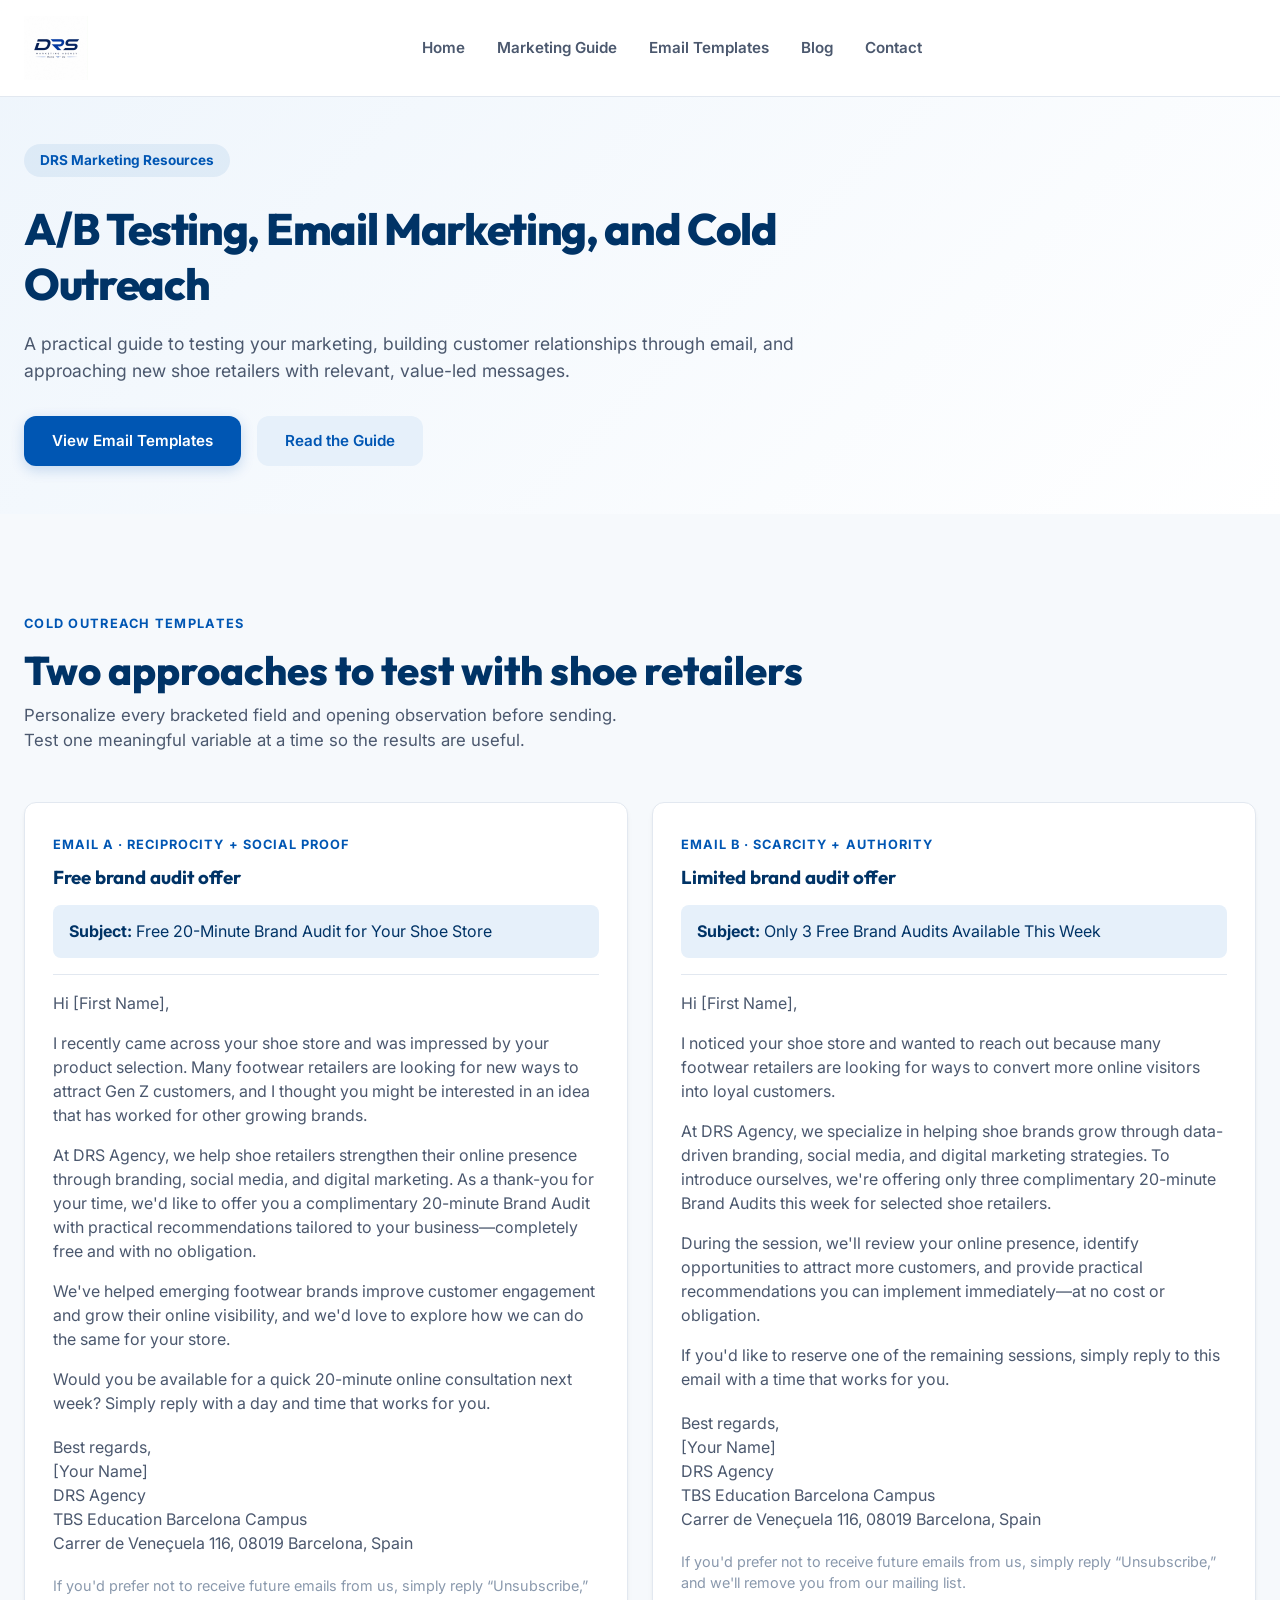
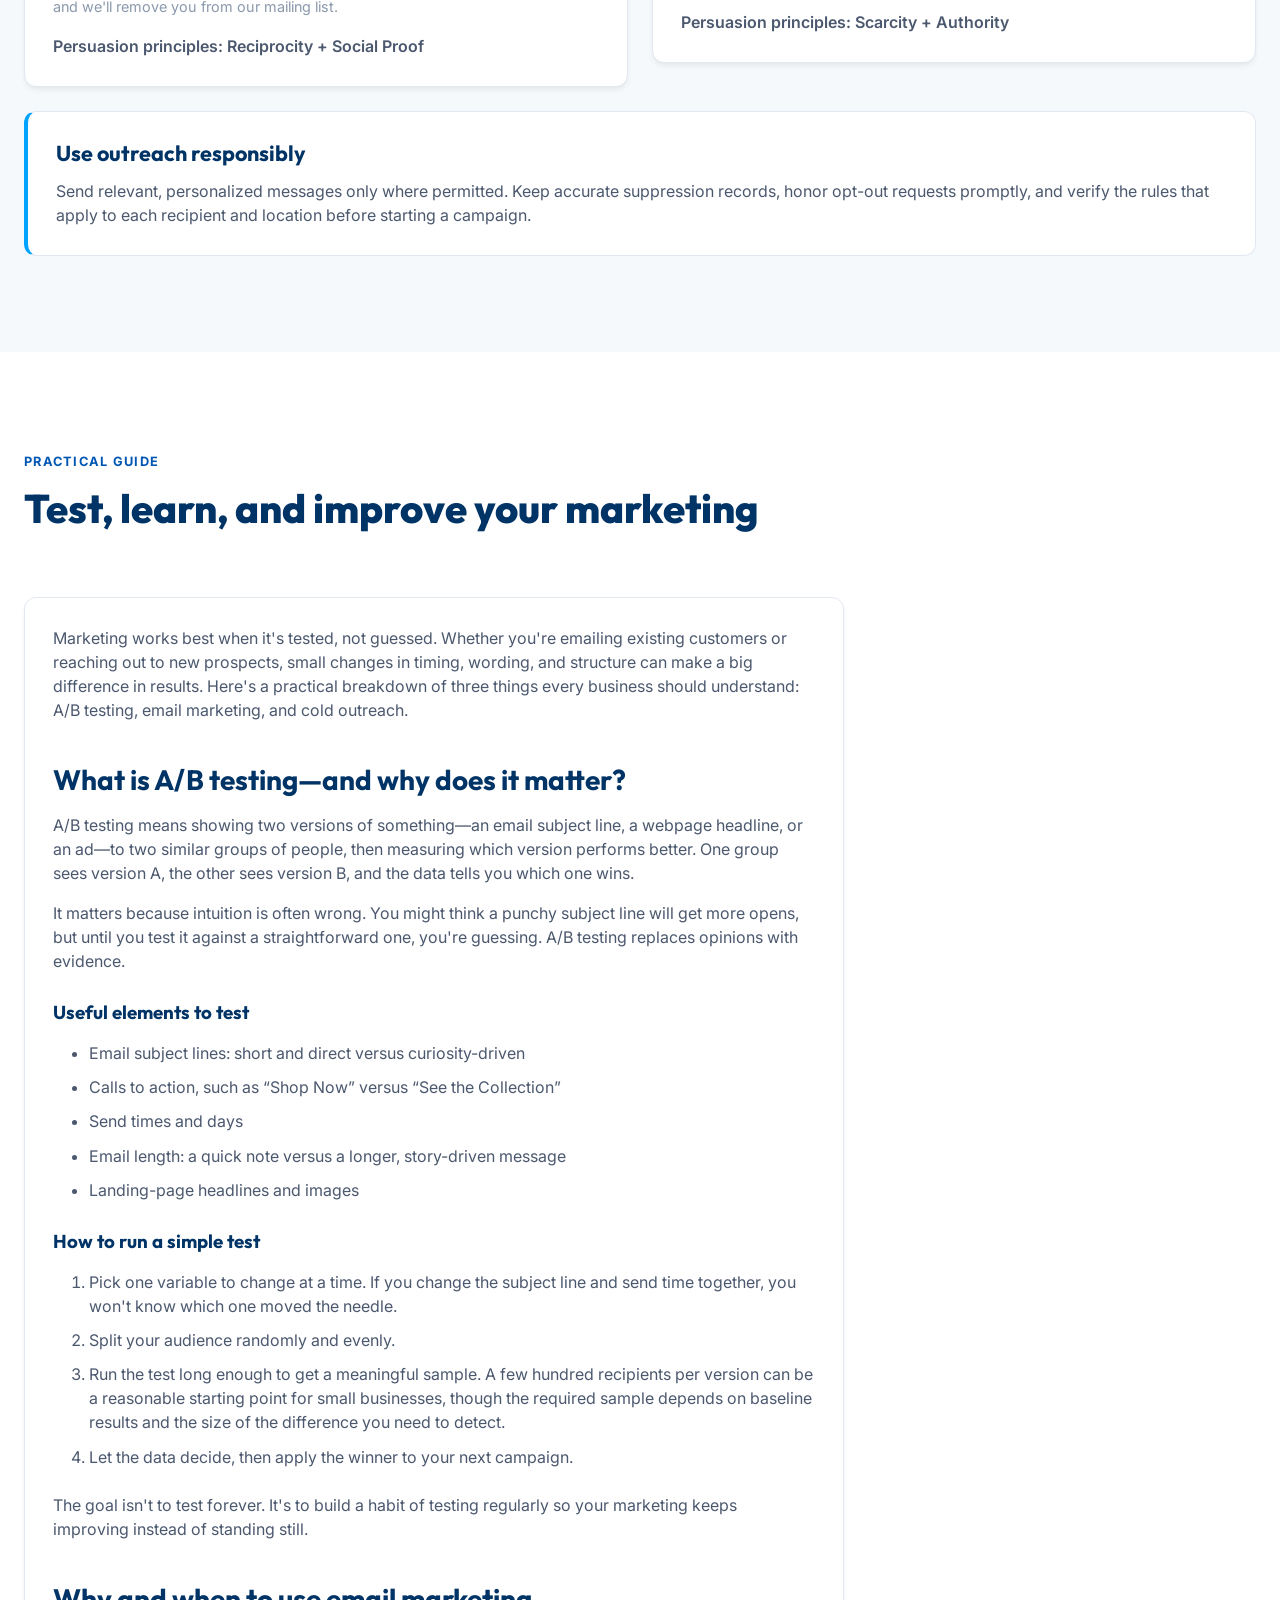
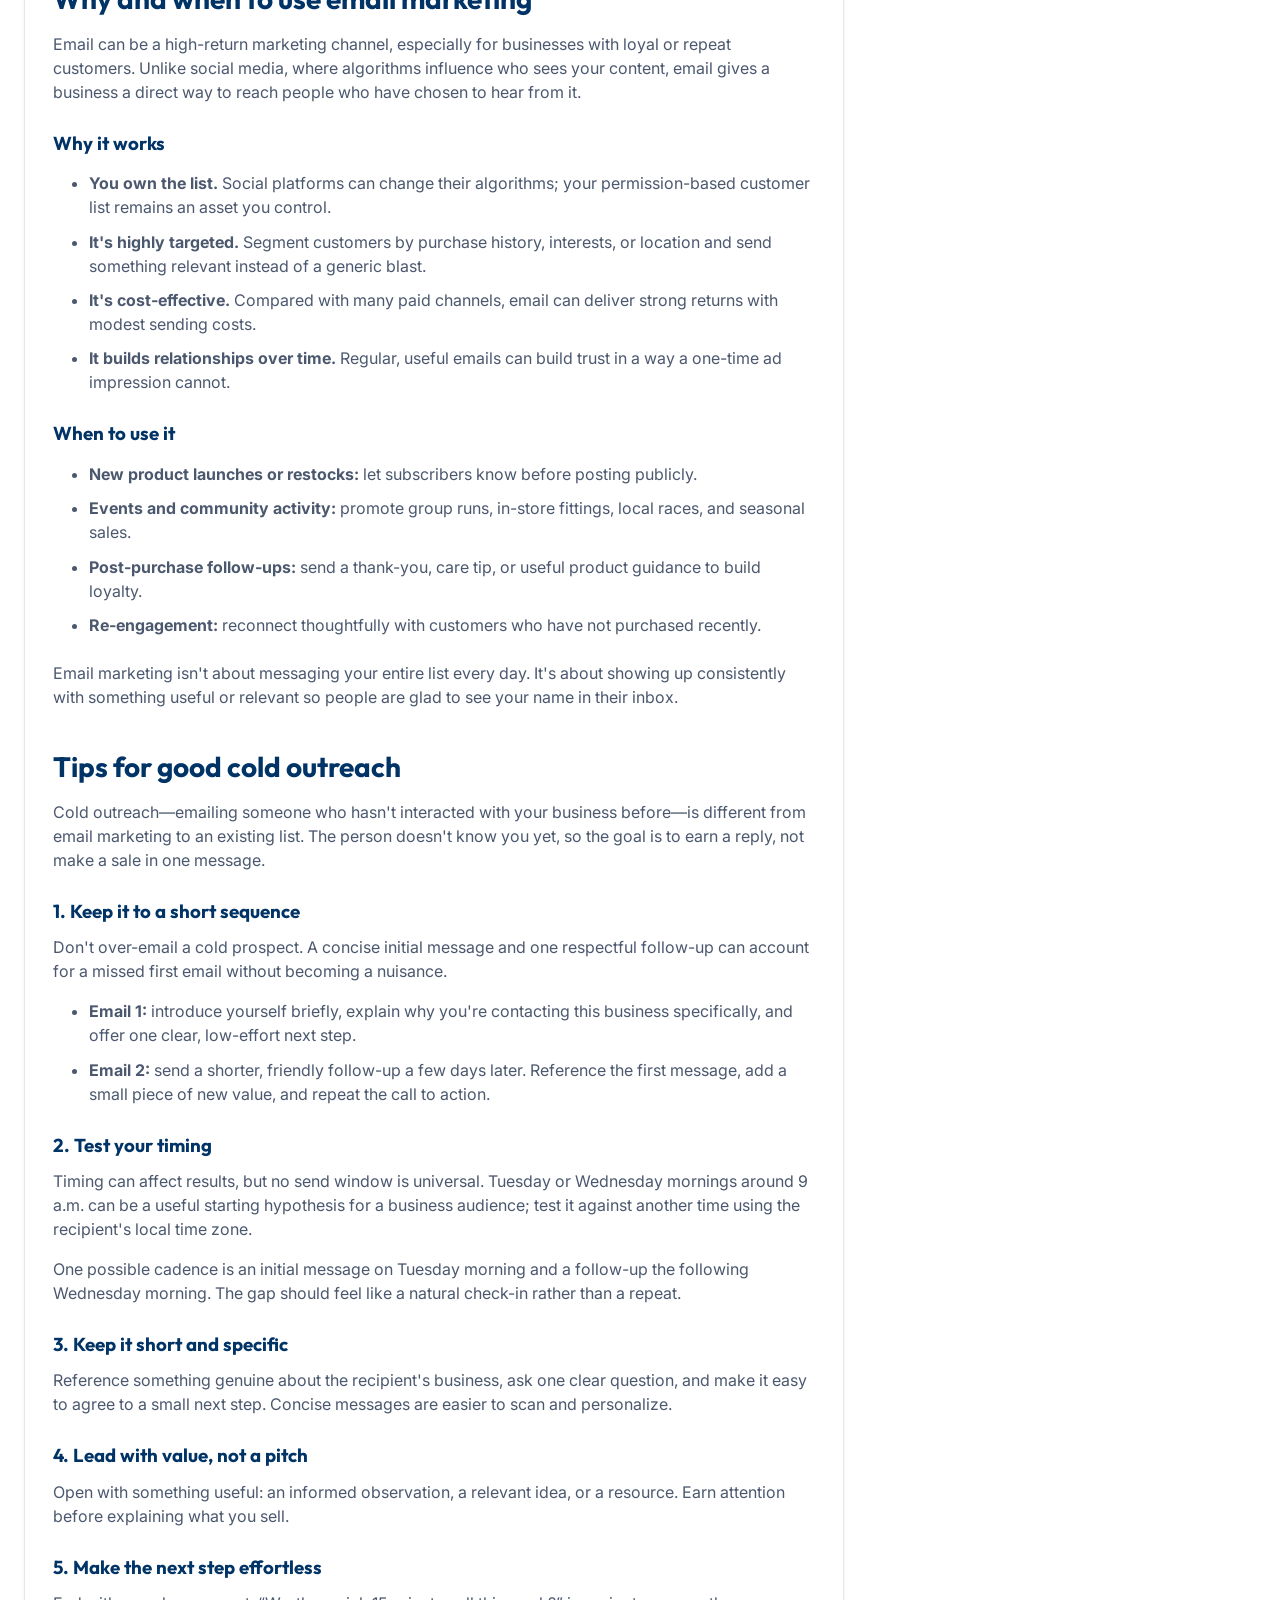
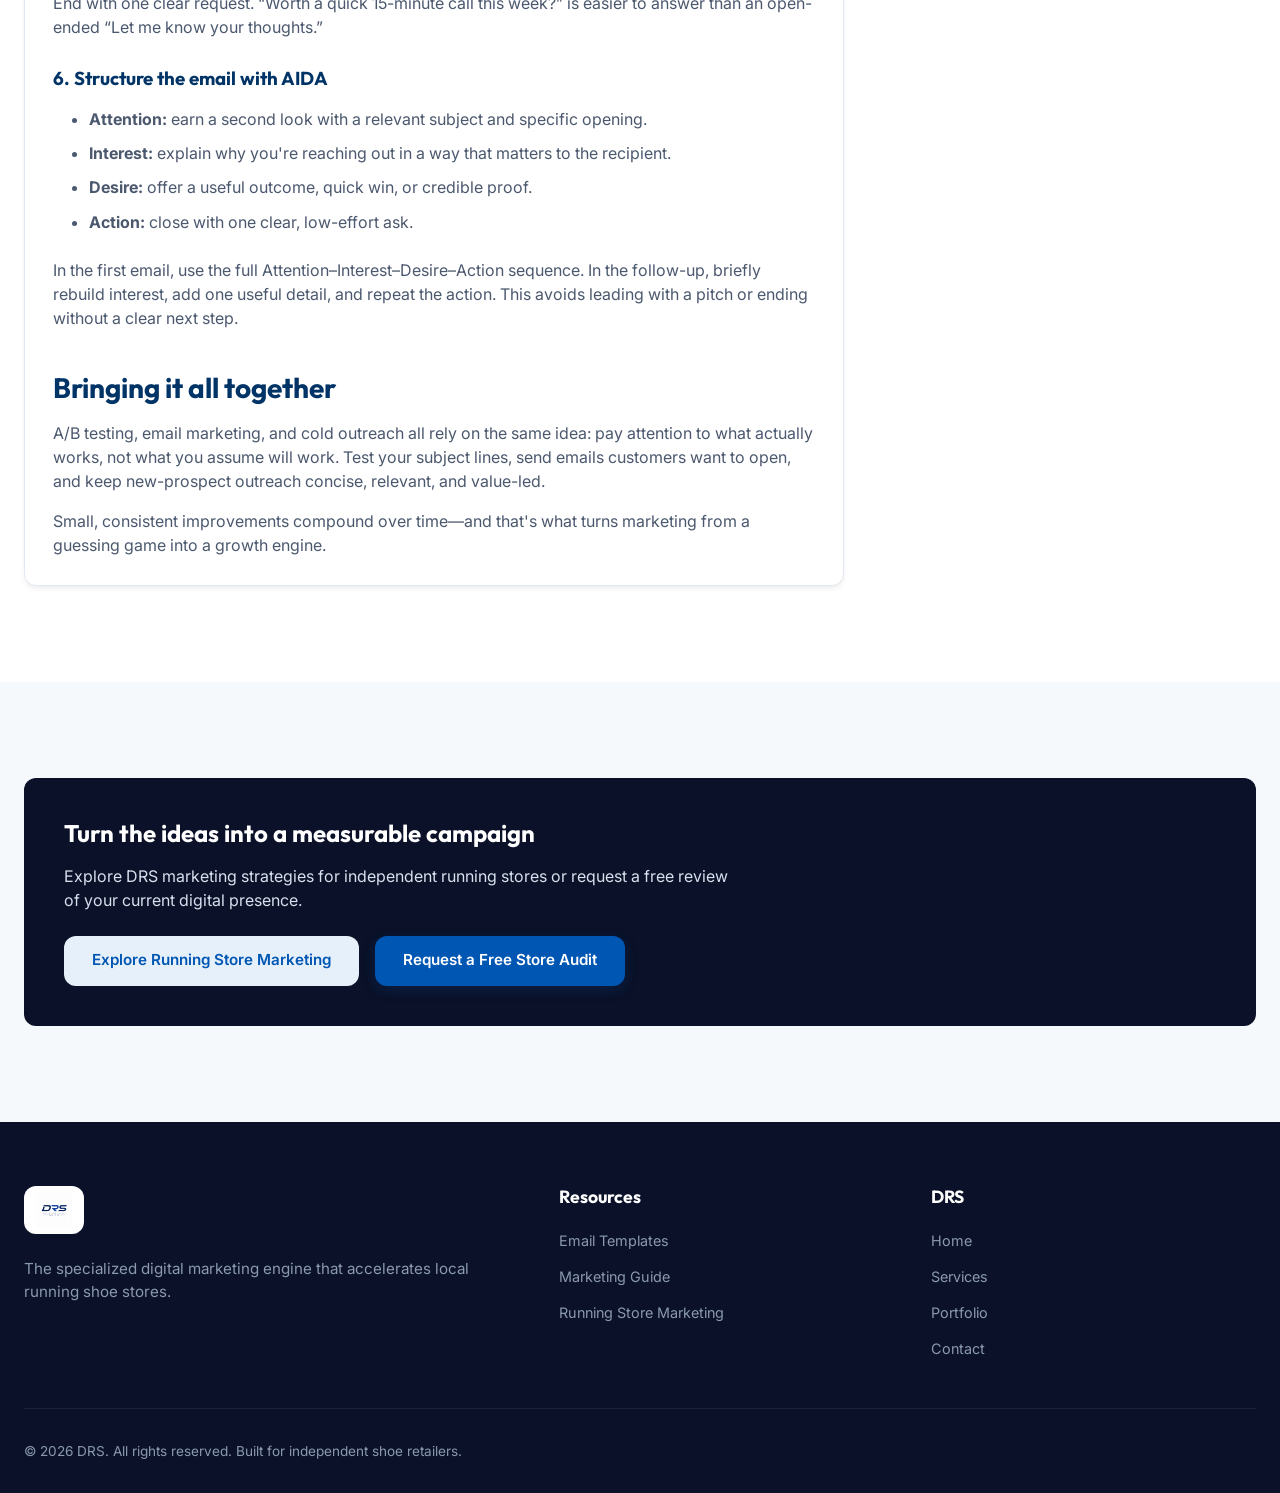
==== email-marketing-guide.html @ bc7c6096 "publish running store marketing content" ====
<!DOCTYPE html>
<html lang="en">
<head>
  <meta charset="UTF-8">
  <meta name="viewport" content="width=device-width, initial-scale=1.0">
  <title>Email Marketing &amp; Outreach Guide | DRS</title>
  <meta name="description" content="A practical guide to A/B testing, email marketing, and value-led cold outreach, with two ready-to-personalize shoe retailer email templates.">
  <link rel="stylesheet" href="style.css">
  <style>
    .resource-hero { padding-bottom: 3rem; }
    .resource-layout { display: grid; gap: 2rem; }
    .article-card, .email-card, .notice-card { padding: 1.75rem; border: 1px solid var(--border-color); border-radius: var(--radius); background: var(--bg-primary); box-shadow: var(--shadow); }
    .article-card { max-width: 820px; }
    .article-card h2 { margin: 2.5rem 0 1rem; font-size: 1.75rem; }
    .article-card h2:first-child { margin-top: 0; }
    .article-card h3 { margin: 1.75rem 0 .75rem; }
    .article-card p, .article-card li, .email-body p, .notice-card p { color: var(--text-secondary); }
    .article-card p + p, .email-body p + p { margin-top: 1rem; }
    .article-card ul, .article-card ol { margin: 1rem 0 1.5rem 1.25rem; padding-left: 1rem; }
    .article-card ul { list-style: disc; }
    .article-card ol { list-style: decimal; }
    .article-card li + li { margin-top: .65rem; }
    .email-grid { display: grid; gap: 1.5rem; }
    .email-label { display: inline-block; margin-bottom: .75rem; color: var(--primary); font-size: .8rem; font-weight: 700; letter-spacing: .08em; text-transform: uppercase; }
    .email-card h3 { margin-bottom: .5rem; }
    .email-subject { padding: .9rem 1rem; margin: 1rem 0; border-radius: 8px; background: var(--primary-light); color: var(--primary-dark); }
    .email-body { padding-top: 1rem; border-top: 1px solid var(--border-color); }
    .email-body .signature { margin-top: 1.25rem; }
    .email-body .unsubscribe { margin-top: 1.25rem; color: var(--text-muted); font-size: .9rem; }
    .notice-card { border-left: 4px solid var(--accent); box-shadow: none; }
    .notice-card h2 { margin-bottom: .75rem; font-size: 1.35rem; }
    .principle { margin-top: 1.25rem; font-weight: 600; color: var(--primary-dark); }
    @media (min-width: 900px) { .email-grid { grid-template-columns: repeat(2, 1fr); align-items: start; } }
  </style>
</head>
<body>
  <header>
    <div class="container nav-container">
      <a href="index.html#home" class="logo" aria-label="DRS home">
        <img src="assets/logo.png" alt="DRS Marketing Agency Logo" class="logo-img">
      </a>
      <nav class="nav-menu" id="nav-menu">
        <a href="index.html#home" class="nav-link">Home</a>
        <a href="running-store-marketing.html" class="nav-link">Marketing Guide</a>
        <a href="#templates" class="nav-link">Email Templates</a>
        <a href="#article" class="nav-link">Blog</a>
        <a href="index.html#contact" class="nav-link">Contact</a>
      </nav>
      <div class="nav-actions">
        <button class="mobile-toggle" id="mobile-toggle" aria-label="Toggle Navigation">&#9776;</button>
      </div>
    </div>
  </header>

  <main>
    <section class="hero resource-hero">
      <div class="container">
        <div class="hero-content reveal active" style="max-width: 850px;">
          <span class="hero-tagline">DRS Marketing Resources</span>
          <h1 class="hero-title">A/B Testing, Email Marketing, and Cold Outreach</h1>
          <p class="hero-desc">A practical guide to testing your marketing, building customer relationships through email, and approaching new shoe retailers with relevant, value-led messages.</p>
          <div class="hero-buttons">
            <a href="#templates" class="btn btn-primary">View Email Templates</a>
            <a href="#article" class="btn btn-secondary">Read the Guide</a>
          </div>
        </div>
      </div>
    </section>

    <section id="templates" class="section" style="background-color: var(--bg-secondary);">
      <div class="container">
        <span class="section-tag">Cold Outreach Templates</span>
        <h2 class="section-title">Two approaches to test with shoe retailers</h2>
        <p class="section-desc">Personalize every bracketed field and opening observation before sending. Test one meaningful variable at a time so the results are useful.</p>

        <div class="email-grid">
          <article class="email-card reveal">
            <span class="email-label">Email A · Reciprocity + Social Proof</span>
            <h3>Free brand audit offer</h3>
            <p class="email-subject"><strong>Subject:</strong> Free 20-Minute Brand Audit for Your Shoe Store</p>
            <div class="email-body">
              <p>Hi [First Name],</p>
              <p>I recently came across your shoe store and was impressed by your product selection. Many footwear retailers are looking for new ways to attract Gen Z customers, and I thought you might be interested in an idea that has worked for other growing brands.</p>
              <p>At DRS Agency, we help shoe retailers strengthen their online presence through branding, social media, and digital marketing. As a thank-you for your time, we'd like to offer you a complimentary 20-minute Brand Audit with practical recommendations tailored to your business—completely free and with no obligation.</p>
              <p>We've helped emerging footwear brands improve customer engagement and grow their online visibility, and we'd love to explore how we can do the same for your store.</p>
              <p>Would you be available for a quick 20-minute online consultation next week? Simply reply with a day and time that works for you.</p>
              <p class="signature">Best regards,<br>[Your Name]<br>DRS Agency<br>TBS Education Barcelona Campus<br>Carrer de Veneçuela 116, 08019 Barcelona, Spain</p>
              <p class="unsubscribe">If you'd prefer not to receive future emails from us, simply reply “Unsubscribe,” and we'll remove you from our mailing list.</p>
              <p class="principle">Persuasion principles: Reciprocity + Social Proof</p>
            </div>
          </article>

          <article class="email-card reveal">
            <span class="email-label">Email B · Scarcity + Authority</span>
            <h3>Limited brand audit offer</h3>
            <p class="email-subject"><strong>Subject:</strong> Only 3 Free Brand Audits Available This Week</p>
            <div class="email-body">
              <p>Hi [First Name],</p>
              <p>I noticed your shoe store and wanted to reach out because many footwear retailers are looking for ways to convert more online visitors into loyal customers.</p>
              <p>At DRS Agency, we specialize in helping shoe brands grow through data-driven branding, social media, and digital marketing strategies. To introduce ourselves, we're offering only three complimentary 20-minute Brand Audits this week for selected shoe retailers.</p>
              <p>During the session, we'll review your online presence, identify opportunities to attract more customers, and provide practical recommendations you can implement immediately—at no cost or obligation.</p>
              <p>If you'd like to reserve one of the remaining sessions, simply reply to this email with a time that works for you.</p>
              <p class="signature">Best regards,<br>[Your Name]<br>DRS Agency<br>TBS Education Barcelona Campus<br>Carrer de Veneçuela 116, 08019 Barcelona, Spain</p>
              <p class="unsubscribe">If you'd prefer not to receive future emails from us, simply reply “Unsubscribe,” and we'll remove you from our mailing list.</p>
              <p class="principle">Persuasion principles: Scarcity + Authority</p>
            </div>
          </article>
        </div>

        <aside class="notice-card" style="margin-top: 1.5rem;">
          <h2>Use outreach responsibly</h2>
          <p>Send relevant, personalized messages only where permitted. Keep accurate suppression records, honor opt-out requests promptly, and verify the rules that apply to each recipient and location before starting a campaign.</p>
        </aside>
      </div>
    </section>

    <section id="article" class="section">
      <div class="container resource-layout">
        <div>
          <span class="section-tag">Practical Guide</span>
          <h2 class="section-title">Test, learn, and improve your marketing</h2>
        </div>

        <article class="article-card reveal">
          <p>Marketing works best when it's tested, not guessed. Whether you're emailing existing customers or reaching out to new prospects, small changes in timing, wording, and structure can make a big difference in results. Here's a practical breakdown of three things every business should understand: A/B testing, email marketing, and cold outreach.</p>

          <h2>What is A/B testing—and why does it matter?</h2>
          <p>A/B testing means showing two versions of something—an email subject line, a webpage headline, or an ad—to two similar groups of people, then measuring which version performs better. One group sees version A, the other sees version B, and the data tells you which one wins.</p>
          <p>It matters because intuition is often wrong. You might think a punchy subject line will get more opens, but until you test it against a straightforward one, you're guessing. A/B testing replaces opinions with evidence.</p>

          <h3>Useful elements to test</h3>
          <ul>
            <li>Email subject lines: short and direct versus curiosity-driven</li>
            <li>Calls to action, such as “Shop Now” versus “See the Collection”</li>
            <li>Send times and days</li>
            <li>Email length: a quick note versus a longer, story-driven message</li>
            <li>Landing-page headlines and images</li>
          </ul>

          <h3>How to run a simple test</h3>
          <ol>
            <li>Pick one variable to change at a time. If you change the subject line and send time together, you won't know which one moved the needle.</li>
            <li>Split your audience randomly and evenly.</li>
            <li>Run the test long enough to get a meaningful sample. A few hundred recipients per version can be a reasonable starting point for small businesses, though the required sample depends on baseline results and the size of the difference you need to detect.</li>
            <li>Let the data decide, then apply the winner to your next campaign.</li>
          </ol>
          <p>The goal isn't to test forever. It's to build a habit of testing regularly so your marketing keeps improving instead of standing still.</p>

          <h2>Why and when to use email marketing</h2>
          <p>Email can be a high-return marketing channel, especially for businesses with loyal or repeat customers. Unlike social media, where algorithms influence who sees your content, email gives a business a direct way to reach people who have chosen to hear from it.</p>

          <h3>Why it works</h3>
          <ul>
            <li><strong>You own the list.</strong> Social platforms can change their algorithms; your permission-based customer list remains an asset you control.</li>
            <li><strong>It's highly targeted.</strong> Segment customers by purchase history, interests, or location and send something relevant instead of a generic blast.</li>
            <li><strong>It's cost-effective.</strong> Compared with many paid channels, email can deliver strong returns with modest sending costs.</li>
            <li><strong>It builds relationships over time.</strong> Regular, useful emails can build trust in a way a one-time ad impression cannot.</li>
          </ul>

          <h3>When to use it</h3>
          <ul>
            <li><strong>New product launches or restocks:</strong> let subscribers know before posting publicly.</li>
            <li><strong>Events and community activity:</strong> promote group runs, in-store fittings, local races, and seasonal sales.</li>
            <li><strong>Post-purchase follow-ups:</strong> send a thank-you, care tip, or useful product guidance to build loyalty.</li>
            <li><strong>Re-engagement:</strong> reconnect thoughtfully with customers who have not purchased recently.</li>
          </ul>
          <p>Email marketing isn't about messaging your entire list every day. It's about showing up consistently with something useful or relevant so people are glad to see your name in their inbox.</p>

          <h2>Tips for good cold outreach</h2>
          <p>Cold outreach—emailing someone who hasn't interacted with your business before—is different from email marketing to an existing list. The person doesn't know you yet, so the goal is to earn a reply, not make a sale in one message.</p>

          <h3>1. Keep it to a short sequence</h3>
          <p>Don't over-email a cold prospect. A concise initial message and one respectful follow-up can account for a missed first email without becoming a nuisance.</p>
          <ul>
            <li><strong>Email 1:</strong> introduce yourself briefly, explain why you're contacting this business specifically, and offer one clear, low-effort next step.</li>
            <li><strong>Email 2:</strong> send a shorter, friendly follow-up a few days later. Reference the first message, add a small piece of new value, and repeat the call to action.</li>
          </ul>

          <h3>2. Test your timing</h3>
          <p>Timing can affect results, but no send window is universal. Tuesday or Wednesday mornings around 9 a.m. can be a useful starting hypothesis for a business audience; test it against another time using the recipient's local time zone.</p>
          <p>One possible cadence is an initial message on Tuesday morning and a follow-up the following Wednesday morning. The gap should feel like a natural check-in rather than a repeat.</p>

          <h3>3. Keep it short and specific</h3>
          <p>Reference something genuine about the recipient's business, ask one clear question, and make it easy to agree to a small next step. Concise messages are easier to scan and personalize.</p>

          <h3>4. Lead with value, not a pitch</h3>
          <p>Open with something useful: an informed observation, a relevant idea, or a resource. Earn attention before explaining what you sell.</p>

          <h3>5. Make the next step effortless</h3>
          <p>End with one clear request. “Worth a quick 15-minute call this week?” is easier to answer than an open-ended “Let me know your thoughts.”</p>

          <h3>6. Structure the email with AIDA</h3>
          <ul>
            <li><strong>Attention:</strong> earn a second look with a relevant subject and specific opening.</li>
            <li><strong>Interest:</strong> explain why you're reaching out in a way that matters to the recipient.</li>
            <li><strong>Desire:</strong> offer a useful outcome, quick win, or credible proof.</li>
            <li><strong>Action:</strong> close with one clear, low-effort ask.</li>
          </ul>
          <p>In the first email, use the full Attention–Interest–Desire–Action sequence. In the follow-up, briefly rebuild interest, add one useful detail, and repeat the action. This avoids leading with a pitch or ending without a clear next step.</p>

          <h2>Bringing it all together</h2>
          <p>A/B testing, email marketing, and cold outreach all rely on the same idea: pay attention to what actually works, not what you assume will work. Test your subject lines, send emails customers want to open, and keep new-prospect outreach concise, relevant, and value-led.</p>
          <p>Small, consistent improvements compound over time—and that's what turns marketing from a guessing game into a growth engine.</p>
        </article>
      </div>
    </section>

    <section class="section" style="background-color: var(--bg-secondary);">
      <div class="container">
        <div class="cta-panel" style="padding: 2.5rem; border-radius: var(--radius); background: var(--bg-dark);">
          <h2 style="color: var(--text-light); margin-bottom: 1rem;">Turn the ideas into a measurable campaign</h2>
          <p style="color: #d7e1ee; max-width: 680px; margin-bottom: 1.5rem;">Explore DRS marketing strategies for independent running stores or request a free review of your current digital presence.</p>
          <div class="hero-buttons">
            <a href="running-store-marketing.html" class="btn btn-secondary">Explore Running Store Marketing</a>
            <a href="index.html#contact" class="btn btn-primary">Request a Free Store Audit</a>
          </div>
        </div>
      </div>
    </section>
  </main>

  <footer>
    <div class="container">
      <div class="footer-grid">
        <div class="footer-brand">
          <img src="assets/logo.png" alt="DRS Marketing Agency Logo" class="logo-img footer-logo-img">
          <p>The specialized digital marketing engine that accelerates local running shoe stores.</p>
        </div>
        <div class="footer-links">
          <h3>Resources</h3>
          <ul>
            <li><a href="#templates">Email Templates</a></li>
            <li><a href="#article">Marketing Guide</a></li>
            <li><a href="running-store-marketing.html">Running Store Marketing</a></li>
          </ul>
        </div>
        <div class="footer-links">
          <h3>DRS</h3>
          <ul>
            <li><a href="index.html#home">Home</a></li>
            <li><a href="index.html#services">Services</a></li>
            <li><a href="index.html#portfolio">Portfolio</a></li>
            <li><a href="index.html#contact">Contact</a></li>
          </ul>
        </div>
      </div>
      <div class="footer-bottom">
        <p>&copy; 2026 DRS. All rights reserved. Built for independent shoe retailers.</p>
      </div>
    </div>
  </footer>

  <script src="app.js"></script>
</body>
</html>
---- style.css ----
/*
 * HYPERDRS - Digital Marketing for Running Shoe Stores
 * Style Sheet: Mobile-first, Clean, Fast, Blue-themed
 */

@import url('https://fonts.googleapis.com/css2?family=Inter:wght@300;400;500;600;700&family=Outfit:wght@500;600;700;800&display=swap');

:root {
  /* Color Tokens - Blue Theme */
  --primary: #0056b3;
  --primary-rgb: 0, 86, 179;
  --primary-light: #e6f0fa;
  --primary-dark: #003366;
  --accent: #00a3ff;
  --accent-rgb: 0, 163, 255;
  --bg-primary: #ffffff;
  --bg-secondary: #f6f9fc;
  --bg-dark: #0a1128;
  --text-primary: #121c2c;
  --text-secondary: #4b586e;
  --text-light: #ffffff;
  --text-muted: #8a99ad;
  --border-color: #e2e8f0;
  
  /* Layout utilities */
  --transition: all 0.25s cubic-bezier(0.4, 0, 0.2, 1);
  --shadow: 0 4px 6px -1px rgba(0, 0, 0, 0.05), 0 2px 4px -1px rgba(0, 0, 0, 0.03);
  --shadow-hover: 0 20px 25px -5px rgba(0, 86, 179, 0.1), 0 10px 10px -5px rgba(0, 86, 179, 0.04);
  --radius: 12px;
}

/* Base Styles (Mobile-first) */
* {
  box-sizing: border-box;
  margin: 0;
  padding: 0;
}

html {
  scroll-behavior: smooth;
  font-size: 15px; /* Smaller base for mobile */
}

body {
  background-color: var(--bg-primary);
  color: var(--text-primary);
  font-family: 'Inter', sans-serif;
  line-height: 1.5;
  overflow-x: hidden;
}

h1, h2, h3, h4, h5, h6 {
  font-family: 'Outfit', sans-serif;
  font-weight: 700;
  color: var(--primary-dark);
  line-height: 1.25;
}

a {
  text-decoration: none;
  color: inherit;
  transition: var(--transition);
}

ul {
  list-style: none;
}

/* Custom Scrollbar */
::-webkit-scrollbar {
  width: 8px;
}

::-webkit-scrollbar-track {
  background: var(--bg-secondary);
}

::-webkit-scrollbar-thumb {
  background: var(--text-muted);
  border-radius: 4px;
}

::-webkit-scrollbar-thumb:hover {
  background: var(--primary);
}

/* Layout Utilities */
.container {
  width: 100%;
  margin-left: auto;
  margin-right: auto;
  padding-left: 1.5rem;
  padding-right: 1.5rem;
}

.section {
  padding: 4rem 0; /* Compact padding for mobile */
}

.section-tag {
  display: inline-block;
  font-size: 0.8rem;
  font-weight: 700;
  text-transform: uppercase;
  letter-spacing: 0.1em;
  color: var(--primary);
  margin-bottom: 0.75rem;
}

.section-title {
  font-size: 2rem;
  margin-bottom: 2rem;
  font-weight: 800;
}

.section-desc {
  font-size: 1.05rem;
  color: var(--text-secondary);
  margin-top: -1.5rem;
  margin-bottom: 3rem;
  max-width: 600px;
}

.btn {
  display: inline-flex;
  align-items: center;
  justify-content: center;
  gap: 0.5rem;
  padding: 0.85rem 1.75rem;
  border-radius: var(--radius);
  font-weight: 600;
  font-size: 0.95rem;
  cursor: pointer;
  transition: var(--transition);
  border: none;
  width: 100%; /* Mobile full width by default */
  text-align: center;
}

.btn-primary {
  background-color: var(--primary);
  color: var(--text-light);
  box-shadow: 0 4px 14px rgba(var(--primary-rgb), 0.2);
}

.btn-primary:hover {
  background-color: var(--primary-dark);
  transform: translateY(-1px);
  box-shadow: 0 6px 20px rgba(var(--primary-rgb), 0.3);
}

.btn-secondary {
  background-color: var(--primary-light);
  color: var(--primary);
}

.btn-secondary:hover {
  background-color: var(--primary);
  color: var(--text-light);
  transform: translateY(-1px);
}

/* Header & Navigation */
header {
  position: fixed;
  top: 0;
  left: 0;
  width: 100%;
  z-index: 1000;
  background-color: rgba(255, 255, 255, 0.95);
  border-bottom: 1px solid var(--border-color);
  padding: 1rem 0;
  backdrop-filter: blur(8px);
  -webkit-backdrop-filter: blur(8px);
}

.nav-container {
  display: flex;
  justify-content: space-between;
  align-items: center;
}

.logo {
  font-family: 'Outfit', sans-serif;
  font-size: 1.5rem;
  font-weight: 800;
  color: var(--primary-dark);
  display: flex;
  align-items: center;
  gap: 0.75rem;
}

.logo-img {
  height: 64px;
  width: auto;
  object-fit: contain;
  display: block;
}

.footer-logo-img {
  background-color: #ffffff;
  padding: 6px 12px;
  border-radius: var(--radius);
  height: 48px;
  width: auto;
  margin-bottom: 1.5rem;
}

.logo span {
  color: var(--primary);
}

/* Mobile Menu overlay drawer */
.nav-menu {
  display: none;
  position: fixed;
  top: 60px;
  left: 0;
  width: 100%;
  height: calc(100vh - 60px);
  background-color: var(--bg-primary);
  flex-direction: column;
  padding: 3rem 2rem;
  gap: 2rem;
  border-top: 1px solid var(--border-color);
  z-index: 999;
}

.nav-menu.open {
  display: flex;
}

.nav-link {
  font-size: 1.25rem;
  font-weight: 600;
  color: var(--text-secondary);
  border-bottom: 1px solid var(--border-color);
  padding-bottom: 1rem;
}

.nav-link.active, .nav-link:hover {
  color: var(--primary);
}

.nav-actions {
  display: flex;
  align-items: center;
}

.mobile-toggle {
  background: none;
  border: none;
  cursor: pointer;
  color: var(--primary-dark);
  font-size: 1.75rem;
  padding: 0.25rem;
}

/* Hero Section */
.hero {
  padding-top: 7rem;
  padding-bottom: 4rem;
  background: linear-gradient(135deg, #eef5fc 0%, #ffffff 100%);
  position: relative;
}

.hero-grid {
  display: grid;
  grid-template-columns: 1fr;
  gap: 3rem;
}

.hero-content {
  text-align: center;
}

.hero-tagline {
  background-color: rgba(var(--primary-rgb), 0.08);
  color: var(--primary);
  display: inline-block;
  padding: 0.4rem 1rem;
  border-radius: 50px;
  font-size: 0.85rem;
  font-weight: 700;
  margin-bottom: 1.5rem;
}

.hero-title {
  font-size: 2.75rem;
  font-weight: 800;
  color: var(--primary-dark);
  margin-bottom: 1.25rem;
  letter-spacing: -0.03em;
}

.hero-title span {
  color: var(--primary);
}

.hero-desc {
  font-size: 1.1rem;
  color: var(--text-secondary);
  margin-bottom: 2rem;
}

.hero-buttons {
  display: flex;
  flex-direction: column;
  gap: 1rem;
}

.hero-image-wrapper {
  display: flex;
  justify-content: center;
  position: relative;
}

.hero-img {
  width: 100%;
  max-width: 480px;
  border-radius: var(--radius);
  box-shadow: 0 20px 40px rgba(0, 86, 179, 0.08);
  border: 1px solid var(--border-color);
}

/* Services Section */
.services-grid {
  display: grid;
  grid-template-columns: 1fr;
  gap: 2rem;
}

.service-card {
  background-color: var(--bg-primary);
  border: 1px solid var(--border-color);
  border-radius: var(--radius);
  padding: 2.5rem 2rem;
  box-shadow: var(--shadow);
  transition: var(--transition);
}

.service-card:hover {
  transform: translateY(-4px);
  box-shadow: var(--shadow-hover);
  border-color: rgba(var(--primary-rgb), 0.15);
}

.service-icon {
  width: 50px;
  height: 50px;
  background-color: var(--primary-light);
  color: var(--primary);
  border-radius: var(--radius);
  display: flex;
  align-items: center;
  justify-content: center;
  margin-bottom: 1.5rem;
}

.service-card h3 {
  font-size: 1.3rem;
  margin-bottom: 0.75rem;
}

.service-card p {
  color: var(--text-secondary);
  font-size: 0.95rem;
}

/* Portfolio Section */
.portfolio-filter {
  display: flex;
  flex-wrap: wrap;
  gap: 0.5rem;
  margin-bottom: 2.5rem;
}

.filter-btn {
  background-color: var(--bg-secondary);
  border: 1px solid var(--border-color);
  color: var(--text-secondary);
  padding: 0.5rem 1.25rem;
  border-radius: 50px;
  cursor: pointer;
  font-weight: 500;
  font-size: 0.85rem;
  transition: var(--transition);
}

.filter-btn.active, .filter-btn:hover {
  background-color: var(--primary);
  color: var(--text-light);
  border-color: var(--primary);
}

.portfolio-grid {
  display: grid;
  grid-template-columns: 1fr;
  gap: 2rem;
}

.portfolio-card {
  background-color: var(--bg-primary);
  border: 1px solid var(--border-color);
  border-radius: var(--radius);
  overflow: hidden;
  box-shadow: var(--shadow);
  transition: var(--transition);
}

.portfolio-card:hover {
  transform: translateY(-4px);
  box-shadow: var(--shadow-hover);
}

.portfolio-img-box {
  position: relative;
  height: 220px;
  overflow: hidden;
}

.portfolio-card img {
  width: 100%;
  height: 100%;
  object-fit: cover;
  transition: var(--transition);
}

.portfolio-card:hover img {
  transform: scale(1.05);
}

.portfolio-body {
  padding: 2rem;
}

.portfolio-meta {
  font-size: 0.75rem;
  font-weight: 700;
  color: var(--primary);
  text-transform: uppercase;
  margin-bottom: 0.5rem;
  letter-spacing: 0.05em;
}

.portfolio-card h3 {
  font-size: 1.35rem;
  margin-bottom: 0.75rem;
}

.portfolio-card p {
  color: var(--text-secondary);
  font-size: 0.95rem;
  margin-bottom: 1.5rem;
}

.portfolio-stat {
  display: inline-flex;
  align-items: center;
  gap: 0.5rem;
  font-weight: 700;
  color: var(--primary-dark);
  background-color: var(--primary-light);
  padding: 0.4rem 0.8rem;
  border-radius: 6px;
  font-size: 0.85rem;
}

/* About/Team Section */
.team-grid {
  display: grid;
  grid-template-columns: 1fr;
  gap: 2rem;
}

.team-card {
  background-color: var(--bg-primary);
  border: 1px solid var(--border-color);
  border-radius: var(--radius);
  padding: 2rem;
  text-align: center;
  box-shadow: var(--shadow);
  transition: var(--transition);
}

.team-card:hover {
  transform: translateY(-4px);
  box-shadow: var(--shadow-hover);
}

.team-avatar {
  width: 100px;
  height: 100px;
  border-radius: 50%;
  margin: 0 auto 1.5rem;
  background-color: var(--primary-light);
  color: var(--primary);
  display: flex;
  align-items: center;
  justify-content: center;
  font-size: 2.5rem;
  font-weight: 800;
  border: 2px solid var(--primary);
}

.team-card h3 {
  font-size: 1.25rem;
  margin-bottom: 0.25rem;
}

.team-role {
  color: var(--primary);
  font-size: 0.85rem;
  font-weight: 600;
  text-transform: uppercase;
  margin-bottom: 1rem;
}

.team-bio {
  color: var(--text-secondary);
  font-size: 0.9rem;
}

/* Contact Section */
.contact-grid {
  display: grid;
  grid-template-columns: 1fr;
  gap: 3rem;
}

.contact-card {
  padding: 2.5rem 2rem;
  background-color: var(--bg-secondary);
  border-radius: var(--radius);
  border: 1px solid var(--border-color);
}

.contact-form {
  display: flex;
  flex-direction: column;
  gap: 1.5rem;
}

.form-row {
  display: flex;
  flex-direction: column;
  gap: 1.5rem;
}

.form-group {
  display: flex;
  flex-direction: column;
  gap: 0.5rem;
}

.form-group label {
  font-size: 0.85rem;
  font-weight: 600;
  color: var(--primary-dark);
}

.form-input, .form-select, .form-textarea {
  width: 100%;
  background-color: var(--bg-primary);
  border: 1px solid var(--border-color);
  border-radius: 8px;
  padding: 0.85rem 1rem;
  font-family: inherit;
  font-size: 0.95rem;
  color: var(--text-primary);
  transition: var(--transition);
}

.form-input:focus, .form-select:focus, .form-textarea:focus {
  outline: none;
  border-color: var(--primary);
  box-shadow: 0 0 0 3px rgba(var(--primary-rgb), 0.1);
}

.form-textarea {
  min-height: 120px;
  resize: vertical;
}

.form-success-box {
  display: none;
  background-color: #d1fae5;
  border: 1px solid #10b981;
  color: #065f46;
  padding: 1.5rem;
  border-radius: 8px;
  text-align: center;
  font-weight: 600;
  margin-bottom: 1.5rem;
}

/* Footer Section */
footer {
  background-color: var(--bg-dark);
  color: var(--text-light);
  padding: 4rem 0 2rem;
}

.footer-grid {
  display: grid;
  grid-template-columns: 1fr;
  gap: 3rem;
  border-bottom: 1px solid rgba(255, 255, 255, 0.08);
  padding-bottom: 3rem;
  margin-bottom: 2rem;
}

.footer-brand h2 {
  color: var(--text-light);
  font-size: 1.75rem;
  margin-bottom: 1rem;
}

.footer-brand p {
  color: var(--text-muted);
  font-size: 0.95rem;
}

.footer-links h3 {
  color: var(--text-light);
  font-size: 1.1rem;
  margin-bottom: 1.25rem;
}

.footer-links ul {
  display: flex;
  flex-direction: column;
  gap: 0.75rem;
}

.footer-links a {
  color: var(--text-muted);
  font-size: 0.9rem;
}

.footer-links a:hover {
  color: var(--accent);
}

.footer-bottom {
  display: flex;
  flex-direction: column;
  gap: 1.5rem;
  align-items: center;
  text-align: center;
}

.footer-bottom p {
  color: var(--text-muted);
  font-size: 0.85rem;
}

/* Animations */
.reveal {
  opacity: 0;
  transform: translateY(20px);
  transition: opacity 0.5s ease-out, transform 0.5s ease-out;
}

.reveal.active {
  opacity: 1;
  transform: translateY(0);
}

/* Client Success Section */
.client-grid {
  display: grid;
  grid-template-columns: 1fr;
  gap: 2.5rem;
  margin-top: 2rem;
}

.client-card {
  background-color: var(--bg-primary);
  border: 1px solid var(--border-color);
  border-radius: var(--radius);
  padding: 2.5rem 2rem;
  box-shadow: var(--shadow);
  display: flex;
  flex-direction: column;
  justify-content: center;
  transition: var(--transition);
}

.client-card:hover {
  transform: translateY(-4px);
  box-shadow: var(--shadow-hover);
}

.client-logo-wrapper {
  margin-bottom: 1.5rem;
  display: flex;
  justify-content: flex-start;
}

.client-logo-img {
  height: 90px;
  width: auto;
  object-fit: contain;
}

.client-content h3 {
  font-size: 1.5rem;
  margin-bottom: 0.75rem;
  color: var(--primary-dark);
}

.client-content p {
  color: var(--text-secondary);
  font-size: 1rem;
  margin-bottom: 1.5rem;
  line-height: 1.6;
}

.client-highlights {
  display: grid;
  grid-template-columns: repeat(3, 1fr);
  gap: 1rem;
  border-top: 1px solid var(--border-color);
  padding-top: 1.5rem;
}

.highlight-item {
  display: flex;
  flex-direction: column;
  gap: 0.25rem;
}

.highlight-num {
  font-family: 'Outfit', sans-serif;
  font-size: 1.6rem;
  font-weight: 800;
  color: var(--primary);
  line-height: 1;
}

.highlight-label {
  font-size: 0.75rem;
  font-weight: 600;
  color: var(--text-muted);
  text-transform: uppercase;
  letter-spacing: 0.05em;
}

/* Persona Card */
.persona-card {
  background-color: var(--bg-primary);
  border: 1px solid var(--border-color);
  border-radius: var(--radius);
  padding: 2.5rem 2rem;
  box-shadow: var(--shadow);
  display: flex;
  flex-direction: column;
  transition: var(--transition);
}

.persona-card:hover {
  transform: translateY(-4px);
  box-shadow: var(--shadow-hover);
}

.persona-header {
  margin-bottom: 1.5rem;
}

.persona-badge {
  display: inline-block;
  font-size: 0.75rem;
  font-weight: 700;
  text-transform: uppercase;
  letter-spacing: 0.05em;
  color: var(--accent);
  margin-bottom: 0.5rem;
}

.persona-header h3 {
  font-size: 1.5rem;
  margin-bottom: 0.5rem;
}

.persona-header p {
  color: var(--text-secondary);
  font-size: 0.9rem;
}

.persona-image-wrapper {
  position: relative;
  border-radius: var(--radius);
  overflow: hidden;
  border: 1px solid var(--border-color);
  cursor: pointer;
  aspect-ratio: 16/10;
  background-color: var(--bg-secondary);
}

.persona-img {
  width: 100%;
  height: 100%;
  object-fit: cover;
  transition: transform 0.5s cubic-bezier(0.4, 0, 0.2, 1);
}

.persona-image-wrapper:hover .persona-img {
  transform: scale(1.03);
}

.persona-overlay {
  position: absolute;
  top: 0;
  left: 0;
  width: 100%;
  height: 100%;
  background-color: rgba(10, 17, 40, 0.4);
  display: flex;
  flex-direction: column;
  align-items: center;
  justify-content: center;
  gap: 0.75rem;
  color: var(--text-light);
  opacity: 0;
  transition: var(--transition);
  backdrop-filter: blur(2px);
}

.persona-image-wrapper:hover .persona-overlay {
  opacity: 1;
}

.persona-overlay span {
  font-weight: 600;
  font-size: 0.85rem;
  letter-spacing: 0.05em;
  text-transform: uppercase;
}

/* Lightbox Modal */
.modal {
  display: none;
  position: fixed;
  z-index: 2000;
  padding-top: 60px;
  left: 0;
  top: 0;
  width: 100%;
  height: 100%;
  overflow: auto;
  background-color: rgba(10, 17, 40, 0.95);
  backdrop-filter: blur(10px);
  -webkit-backdrop-filter: blur(10px);
}

.modal-content {
  margin: auto;
  display: block;
  width: 90%;
  max-width: 1100px;
  border-radius: var(--radius);
  box-shadow: 0 25px 50px -12px rgba(0, 0, 0, 0.5);
  border: 1px solid rgba(255, 255, 255, 0.1);
  animation: zoom 0.3s;
}

@keyframes zoom {
  from {transform: scale(0.95); opacity: 0;}
  to {transform: scale(1); opacity: 1;}
}

.modal-close {
  position: absolute;
  top: 20px;
  right: 35px;
  color: var(--text-muted);
  font-size: 40px;
  font-weight: 300;
  transition: var(--transition);
  cursor: pointer;
  user-select: none;
}

.modal-close:hover,
.modal-close:focus {
  color: var(--text-light);
  transform: rotate(90deg);
}

#modal-caption {
  margin: auto;
  display: block;
  width: 80%;
  max-width: 700px;
  text-align: center;
  color: var(--text-muted);
  padding: 1.5rem 0;
  font-weight: 500;
  font-size: 0.95rem;
}

/* Media Queries (Tablet and Desktop scale up) */
@media (min-width: 768px) {
  html {
    font-size: 16px;
  }
  
  .section {
    padding: 6rem 0;
  }
  
  .section-title {
    font-size: 2.5rem;
  }
  
  .btn {
    width: auto;
  }
  
  /* Header Nav */
  .mobile-toggle {
    display: none;
  }
  
  .nav-menu {
    display: flex;
    position: static;
    height: auto;
    width: auto;
    flex-direction: row;
    padding: 0;
    gap: 2rem;
    border-top: none;
  }
  
  .nav-link {
    font-size: 0.95rem;
    border-bottom: none;
    padding-bottom: 0;
    position: relative;
  }
  
  .nav-link::after {
    content: '';
    position: absolute;
    bottom: -6px;
    left: 0;
    width: 0;
    height: 2px;
    background-color: var(--primary);
    transition: var(--transition);
  }
  
  .nav-link:hover::after, .nav-link.active::after {
    width: 100%;
  }

  /* Hero */
  .hero {
    padding-top: 9rem;
    padding-bottom: 6rem;
  }
  
  .hero-grid {
    grid-template-columns: 1.1fr 0.9fr;
    align-items: center;
    gap: 4rem;
  }
  
  .hero-content {
    text-align: left;
  }
  
  .hero-buttons {
    flex-direction: row;
  }
  
  /* Grids */
  .services-grid {
    grid-template-columns: repeat(2, 1fr);
  }
  
  .portfolio-grid {
    grid-template-columns: repeat(2, 1fr);
  }
  
  .team-grid {
    grid-template-columns: repeat(2, 1fr);
  }
  
  .contact-grid {
    grid-template-columns: 0.8fr 1.2fr;
    gap: 4rem;
  }
  
  .form-row {
    flex-direction: row;
  }
  
  .form-row .form-group {
    flex: 1;
  }
  
  .footer-grid {
    grid-template-columns: 1.5fr 1fr 1fr;
  }
  
  .footer-bottom {
    flex-direction: row;
    justify-content: space-between;
    text-align: left;
  }

  .client-grid {
    grid-template-columns: repeat(2, 1fr);
    align-items: stretch;
    gap: 3.5rem;
  }
}

@media (min-width: 1024px) {
  .services-grid {
    grid-template-columns: repeat(4, 1fr);
  }
  
  .portfolio-grid {
    grid-template-columns: repeat(3, 1fr);
  }
  
  .team-grid {
    grid-template-columns: repeat(3, 1fr);
  }
}
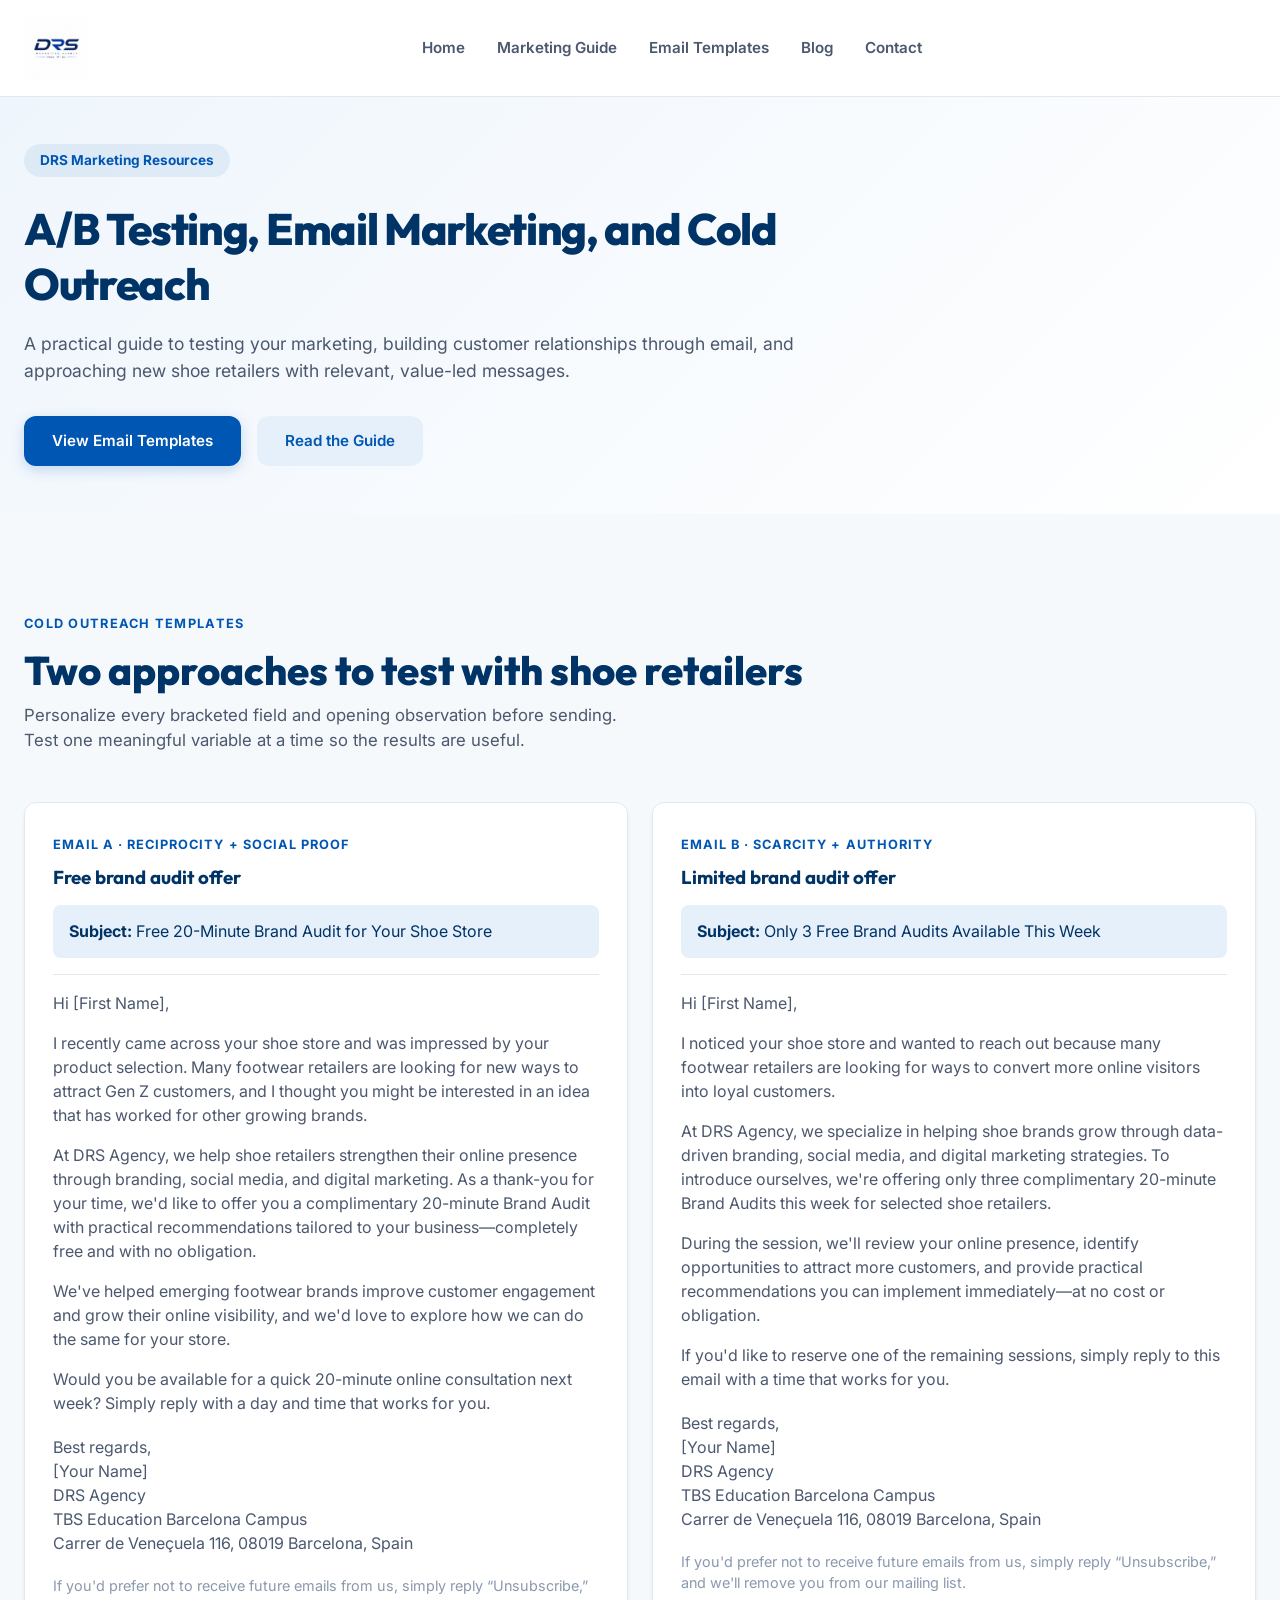
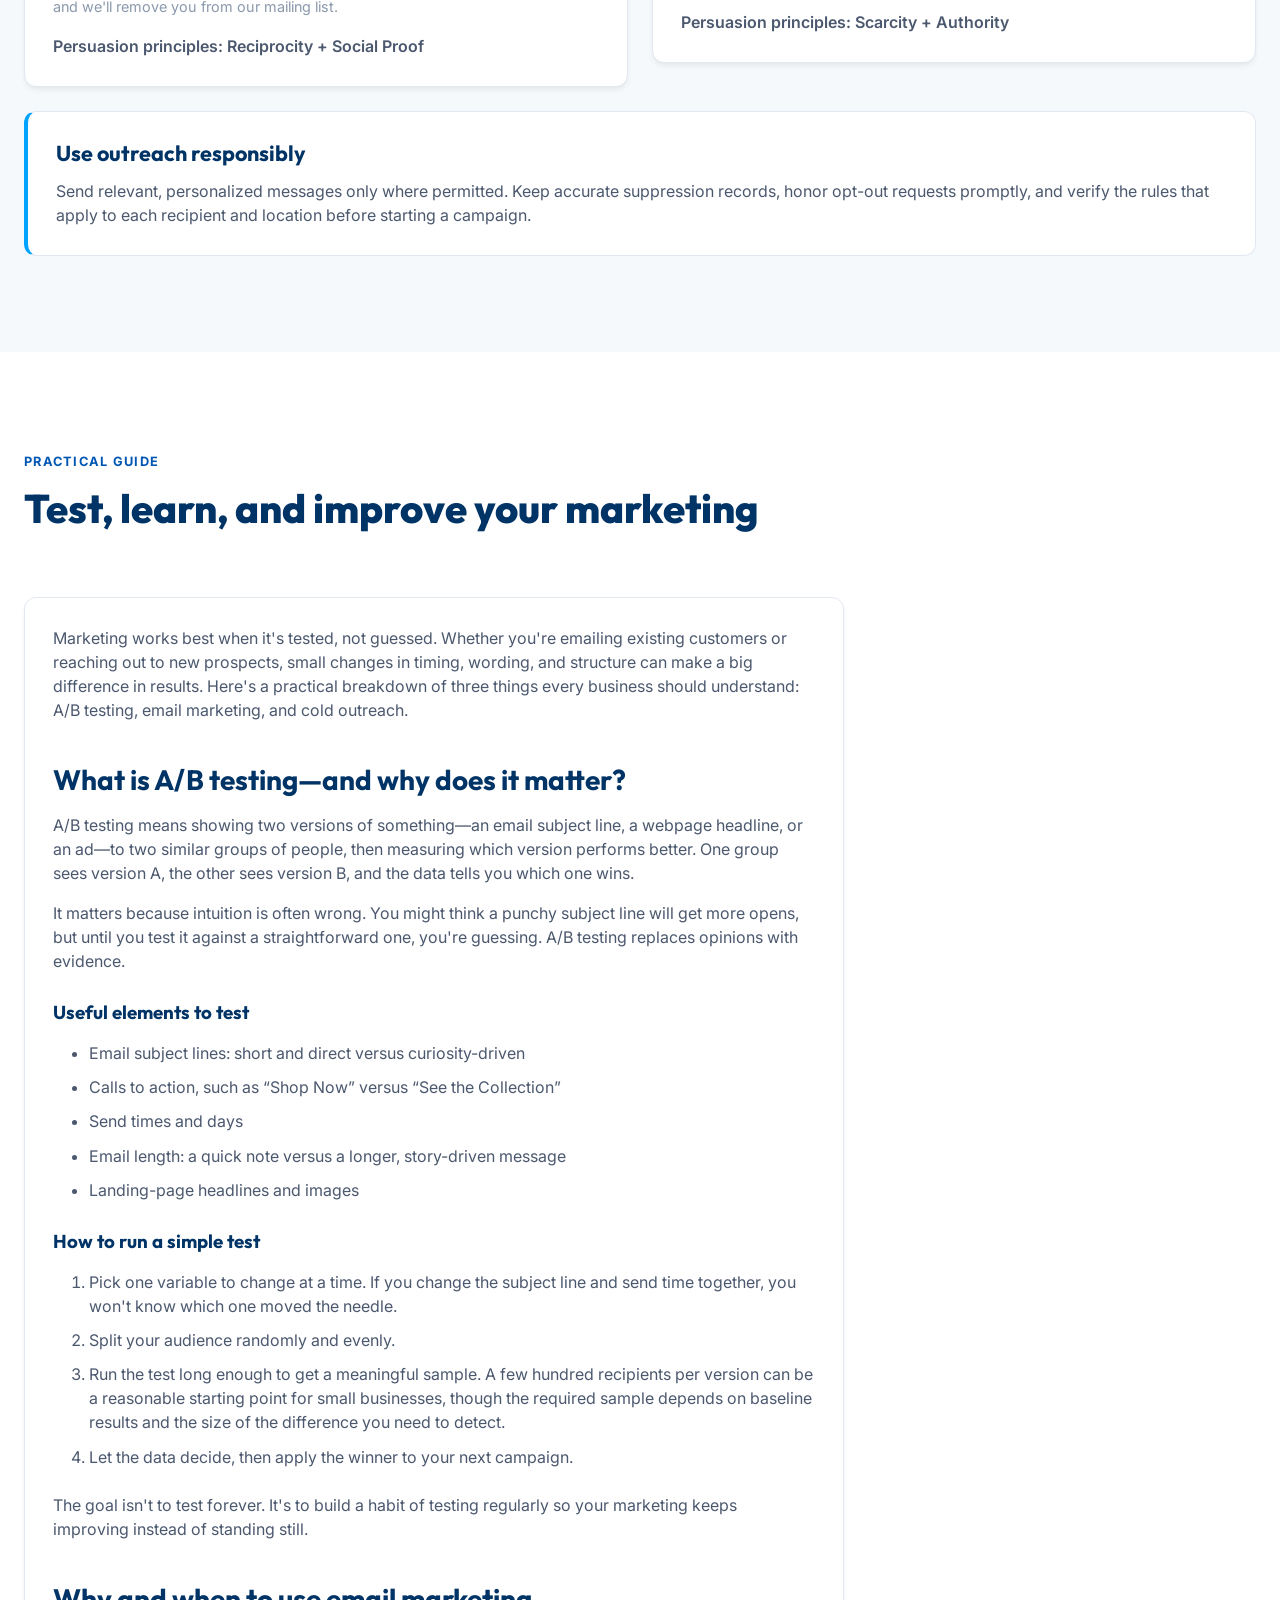
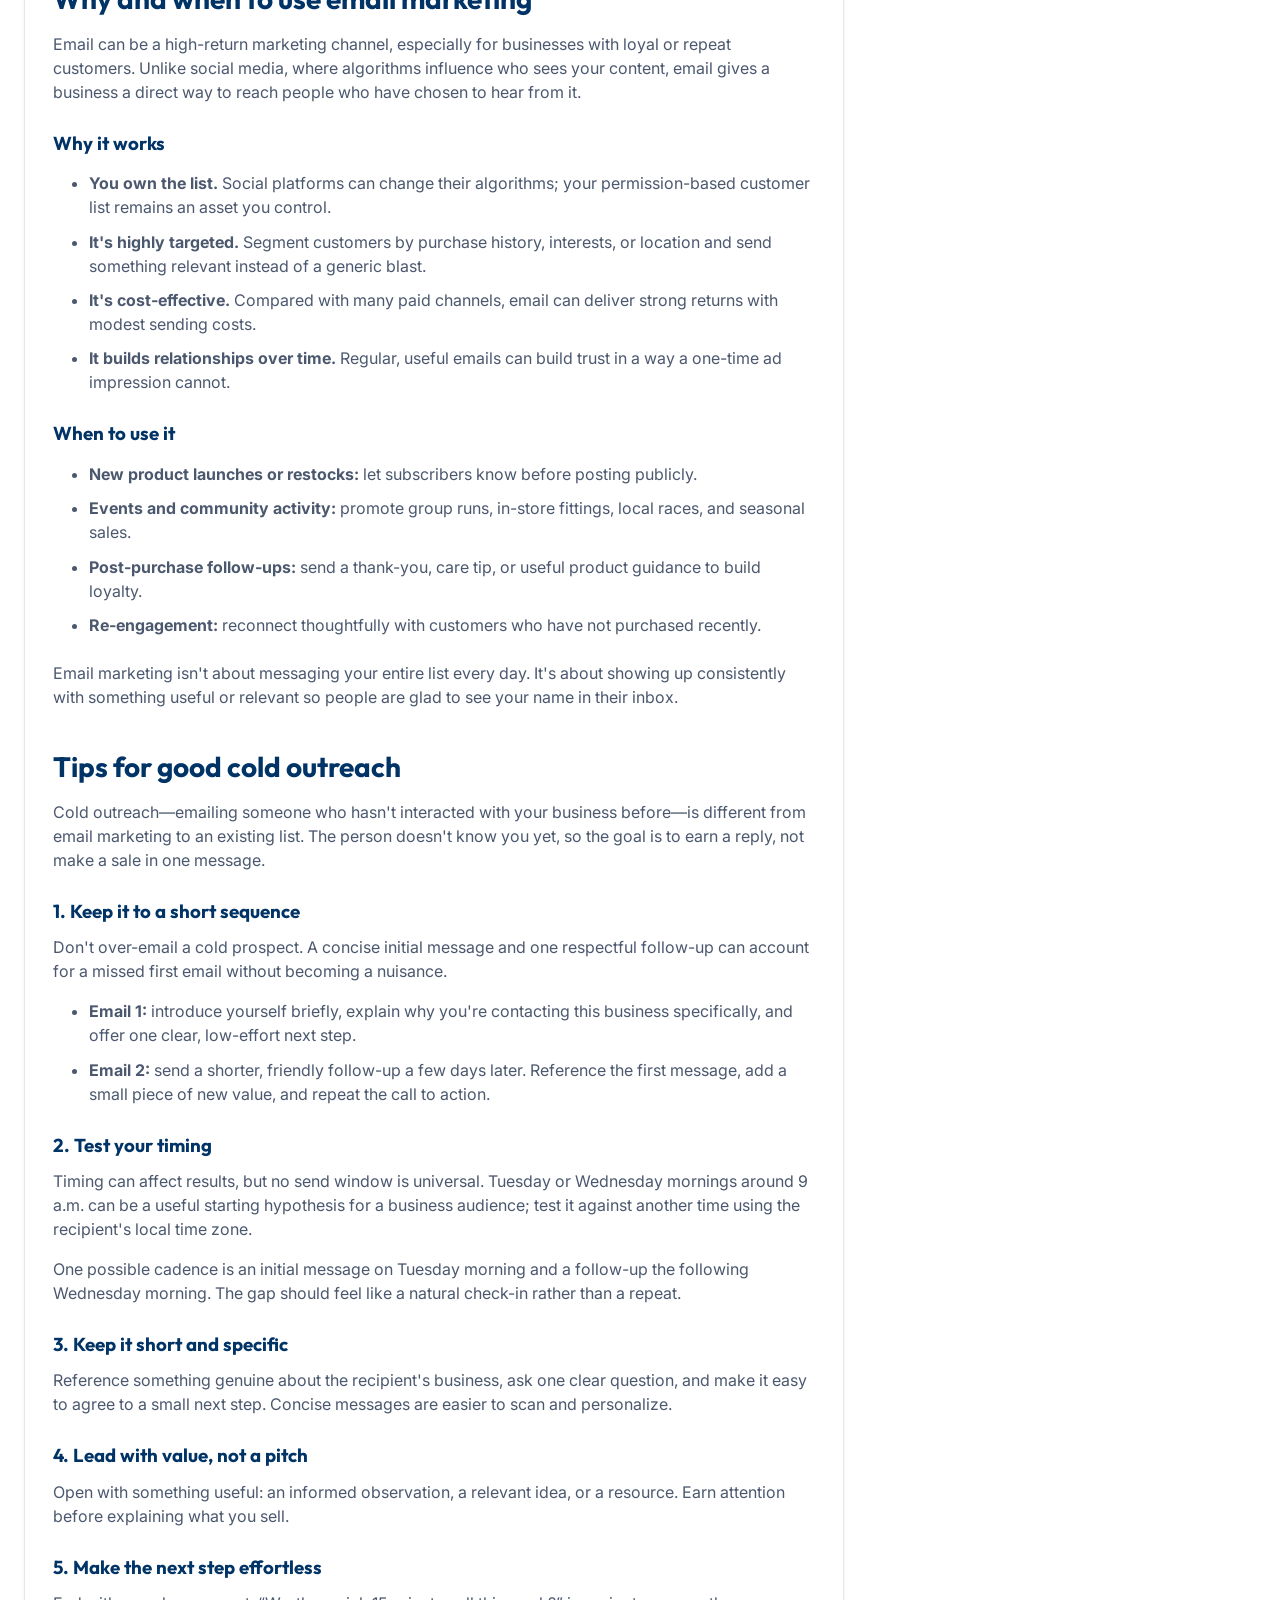
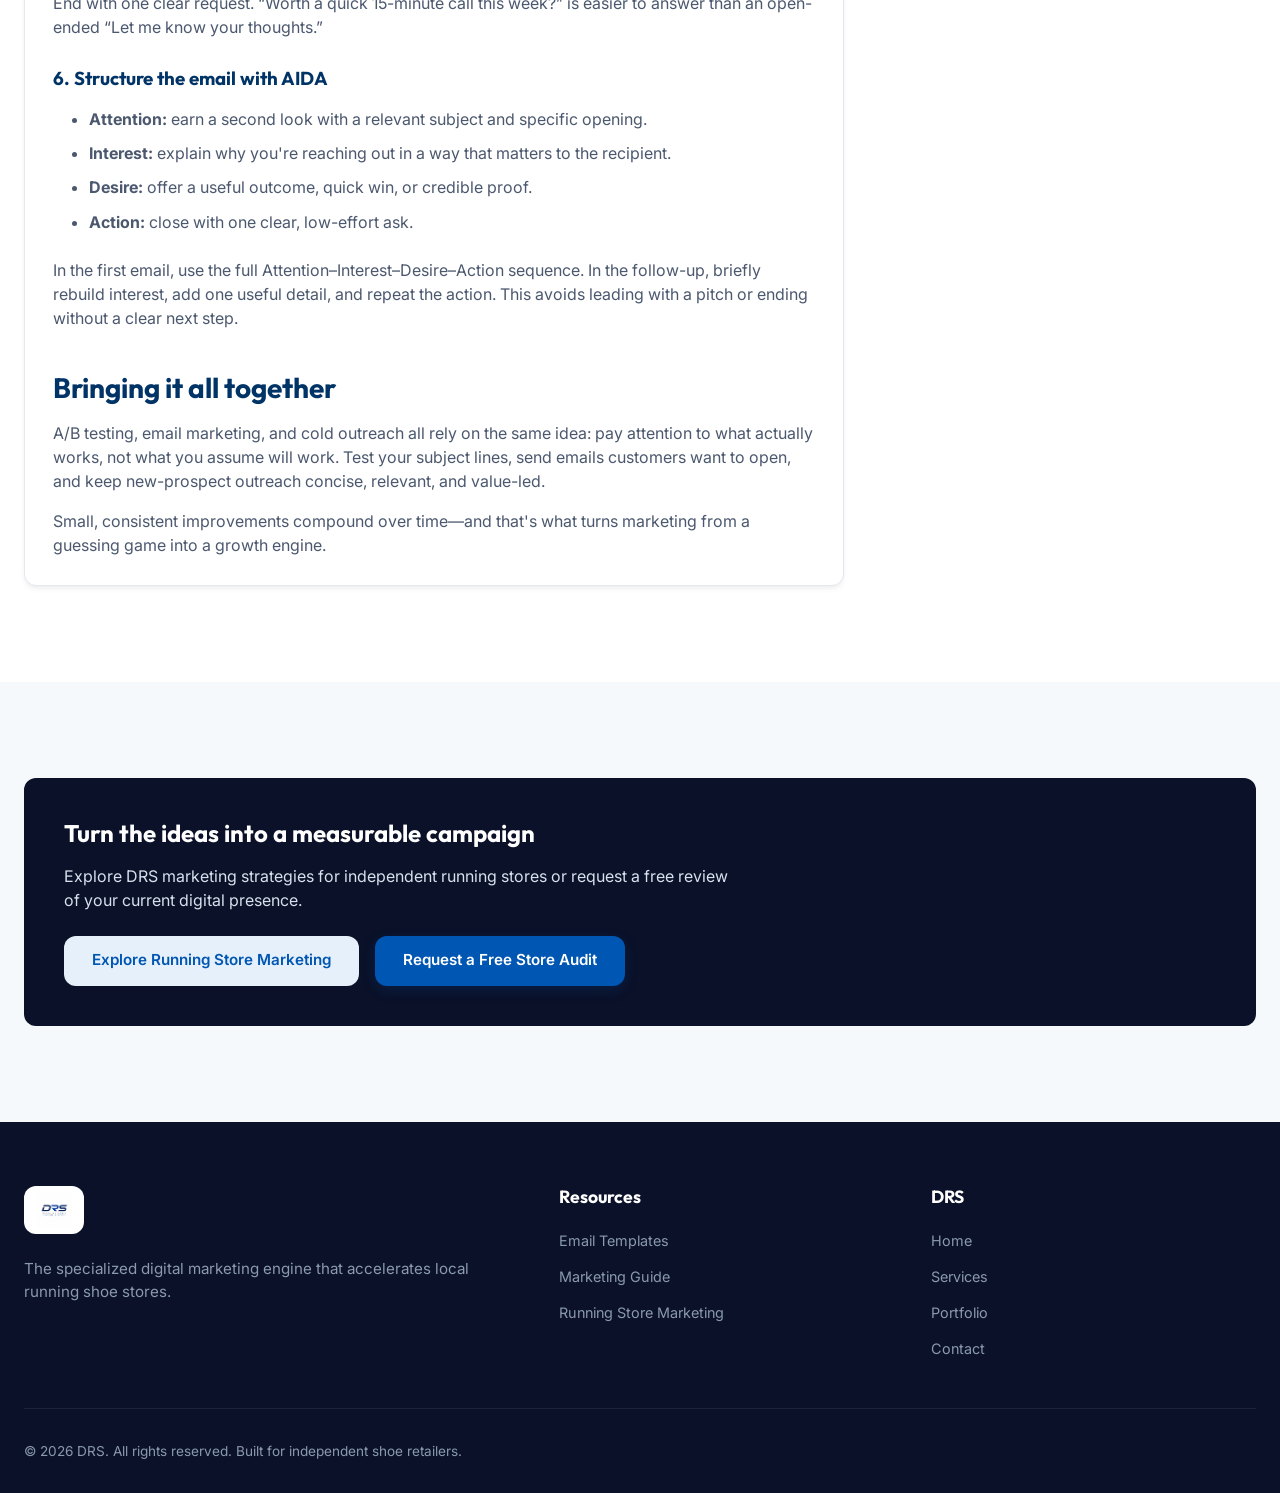
==== commit 2b59d9eb: "update brand logo and portfolio work" ====
--- a/email-marketing-guide.html
+++ b/email-marketing-guide.html
@@ -37,7 +37,7 @@
   <header>
     <div class="container nav-container">
       <a href="index.html#home" class="logo" aria-label="DRS home">
-        <img src="assets/logo.png" alt="DRS Marketing Agency Logo" class="logo-img">
+        <img src="assets/logo.jpg" alt="DRS Marketing Agency Logo" class="logo-img">
       </a>
       <nav class="nav-menu" id="nav-menu">
         <a href="index.html#home" class="nav-link">Home</a>
@@ -223,7 +223,7 @@
     <div class="container">
       <div class="footer-grid">
         <div class="footer-brand">
-          <img src="assets/logo.png" alt="DRS Marketing Agency Logo" class="logo-img footer-logo-img">
+          <img src="assets/logo.jpg" alt="DRS Marketing Agency Logo" class="logo-img footer-logo-img">
           <p>The specialized digital marketing engine that accelerates local running shoe stores.</p>
         </div>
         <div class="footer-links">
--- a/style.css
+++ b/style.css
@@ -434,6 +434,10 @@
   padding: 2rem;
 }
 
+.portfolio-body .btn {
+  margin-top: 1.25rem;
+}
+
 .portfolio-meta {
   font-size: 0.75rem;
   font-weight: 700;
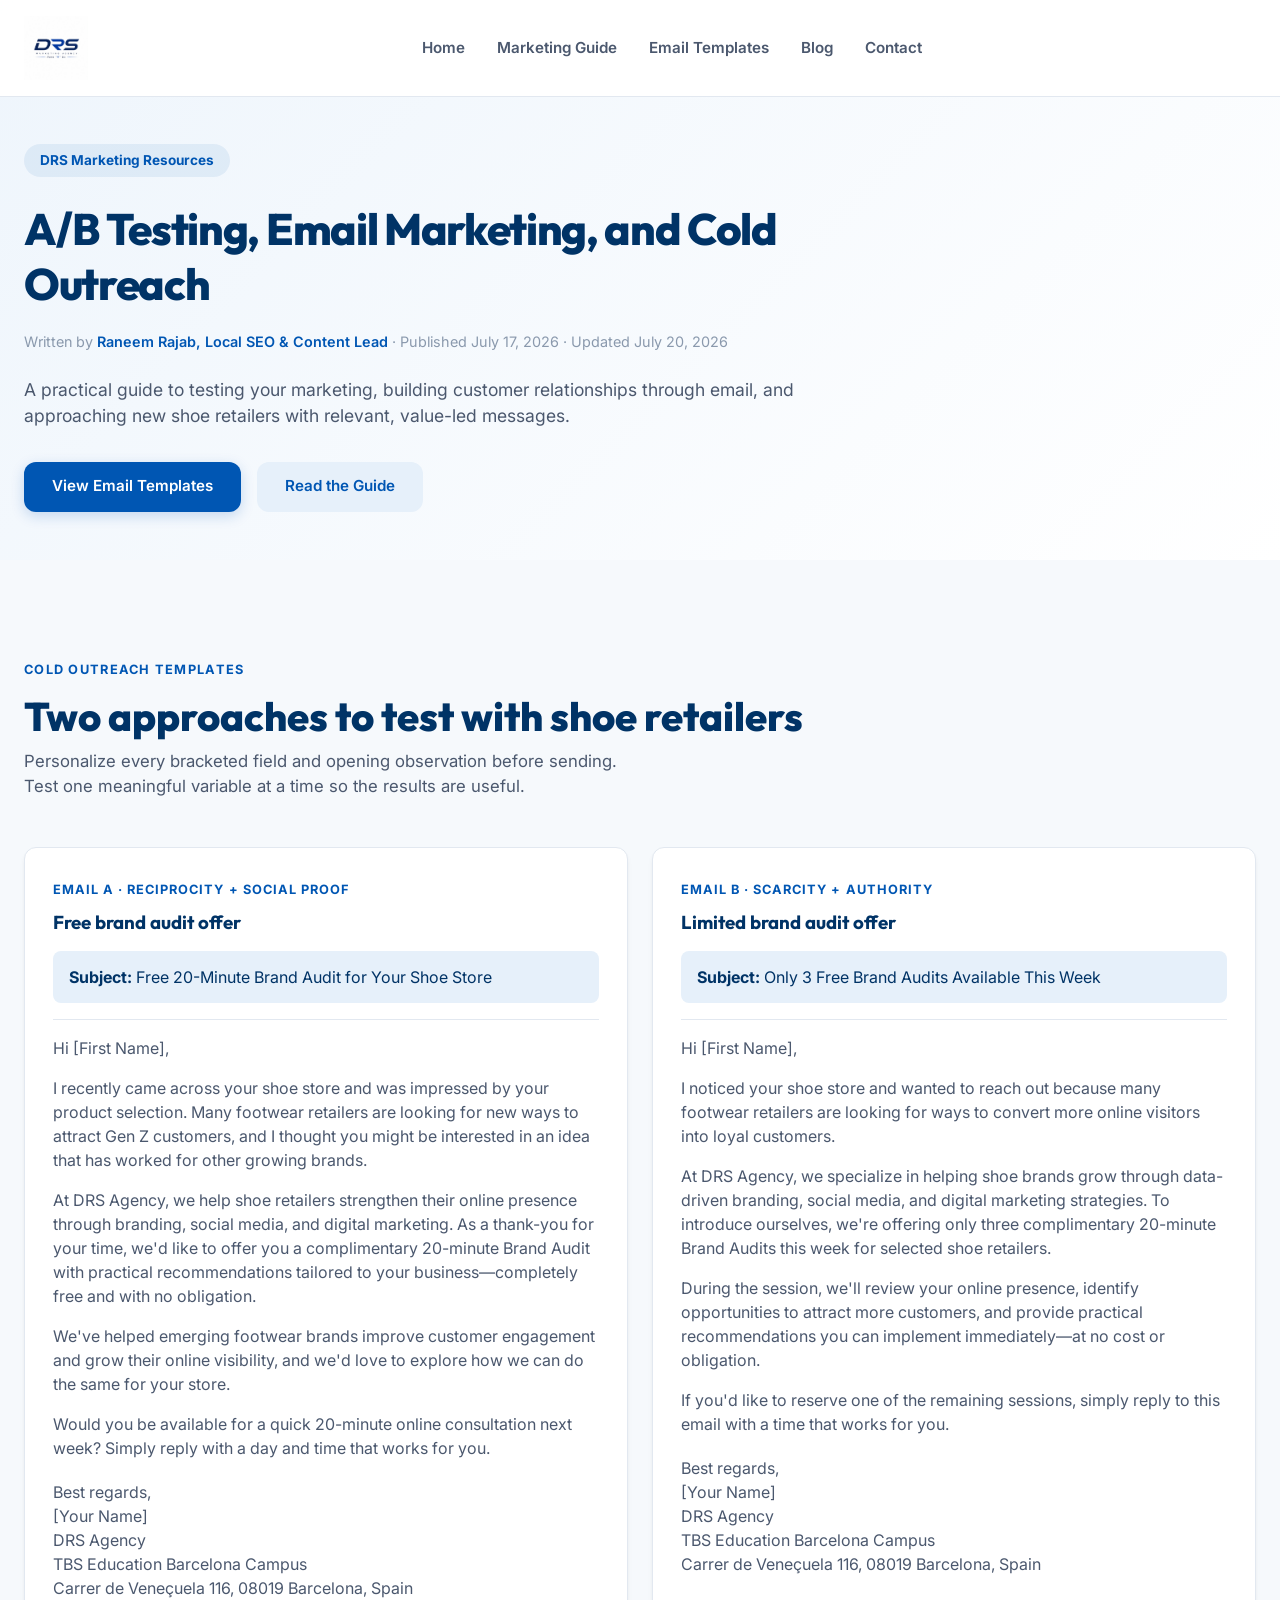
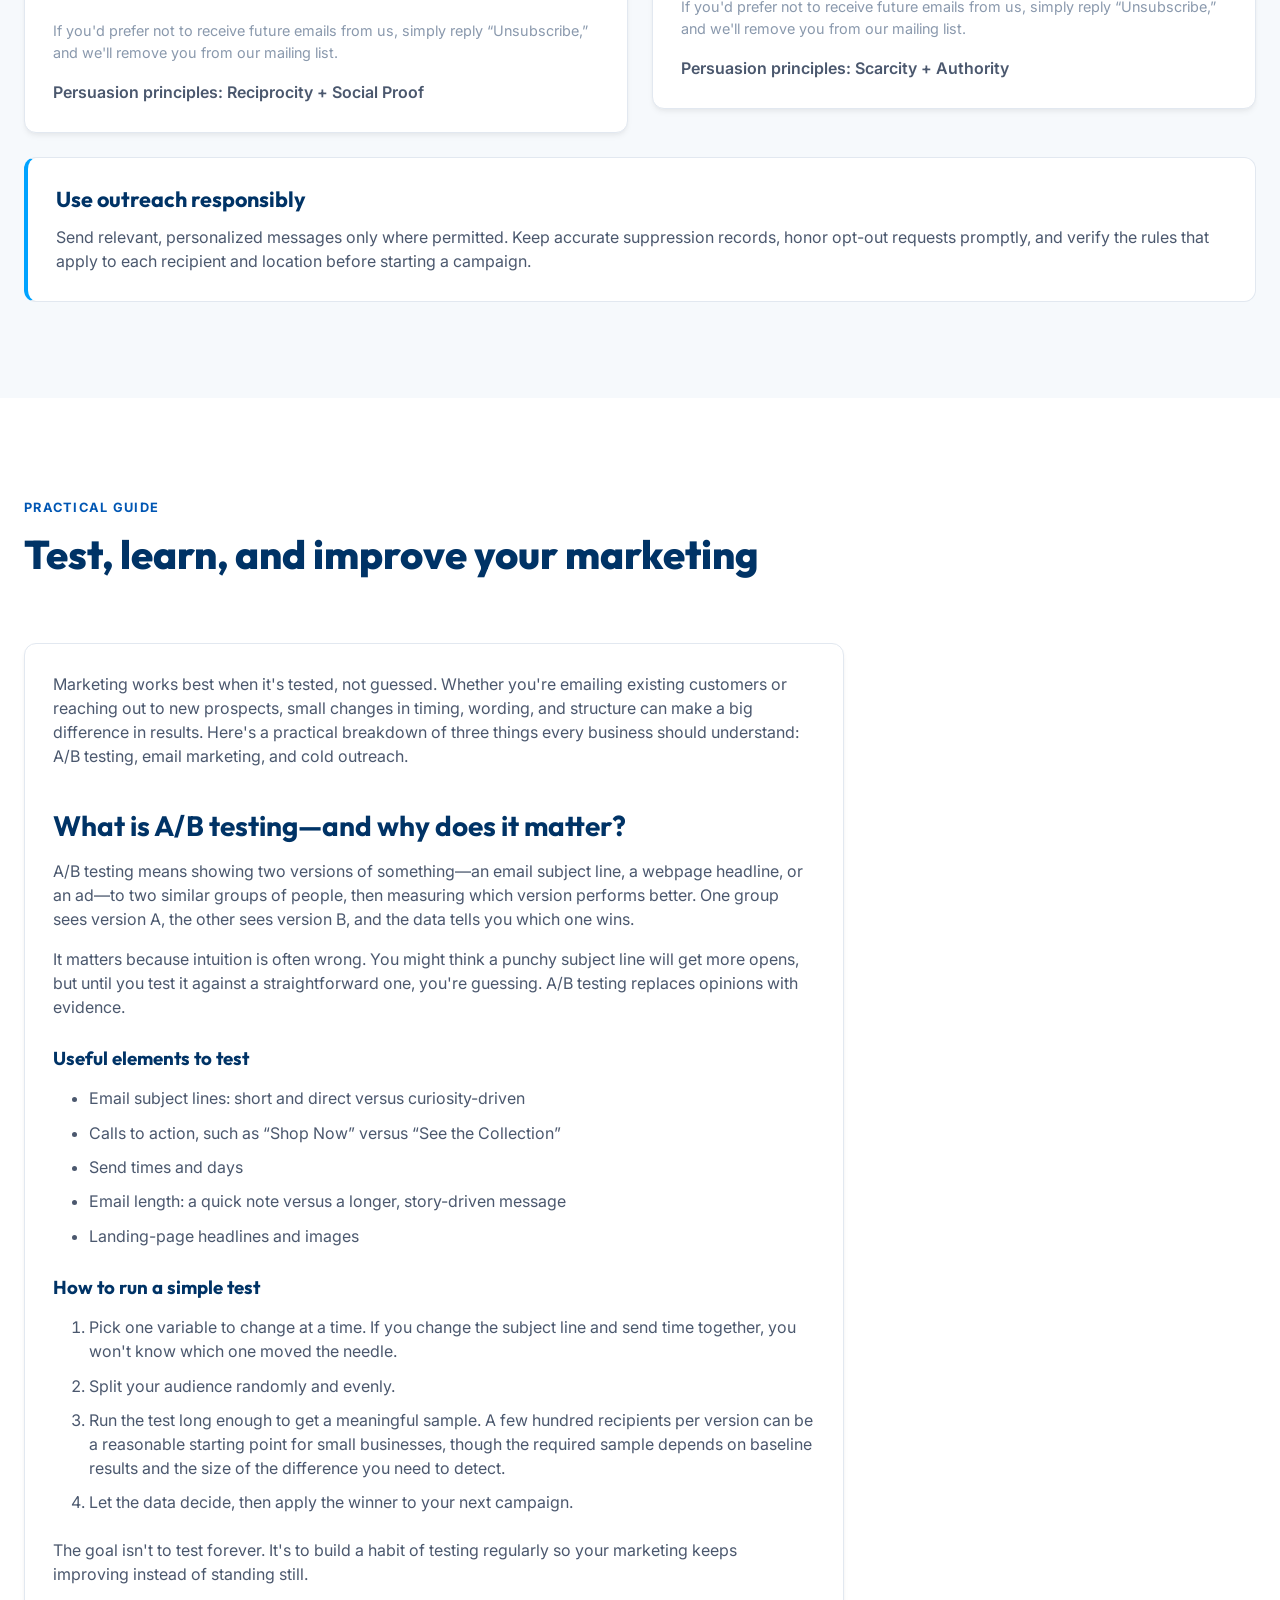
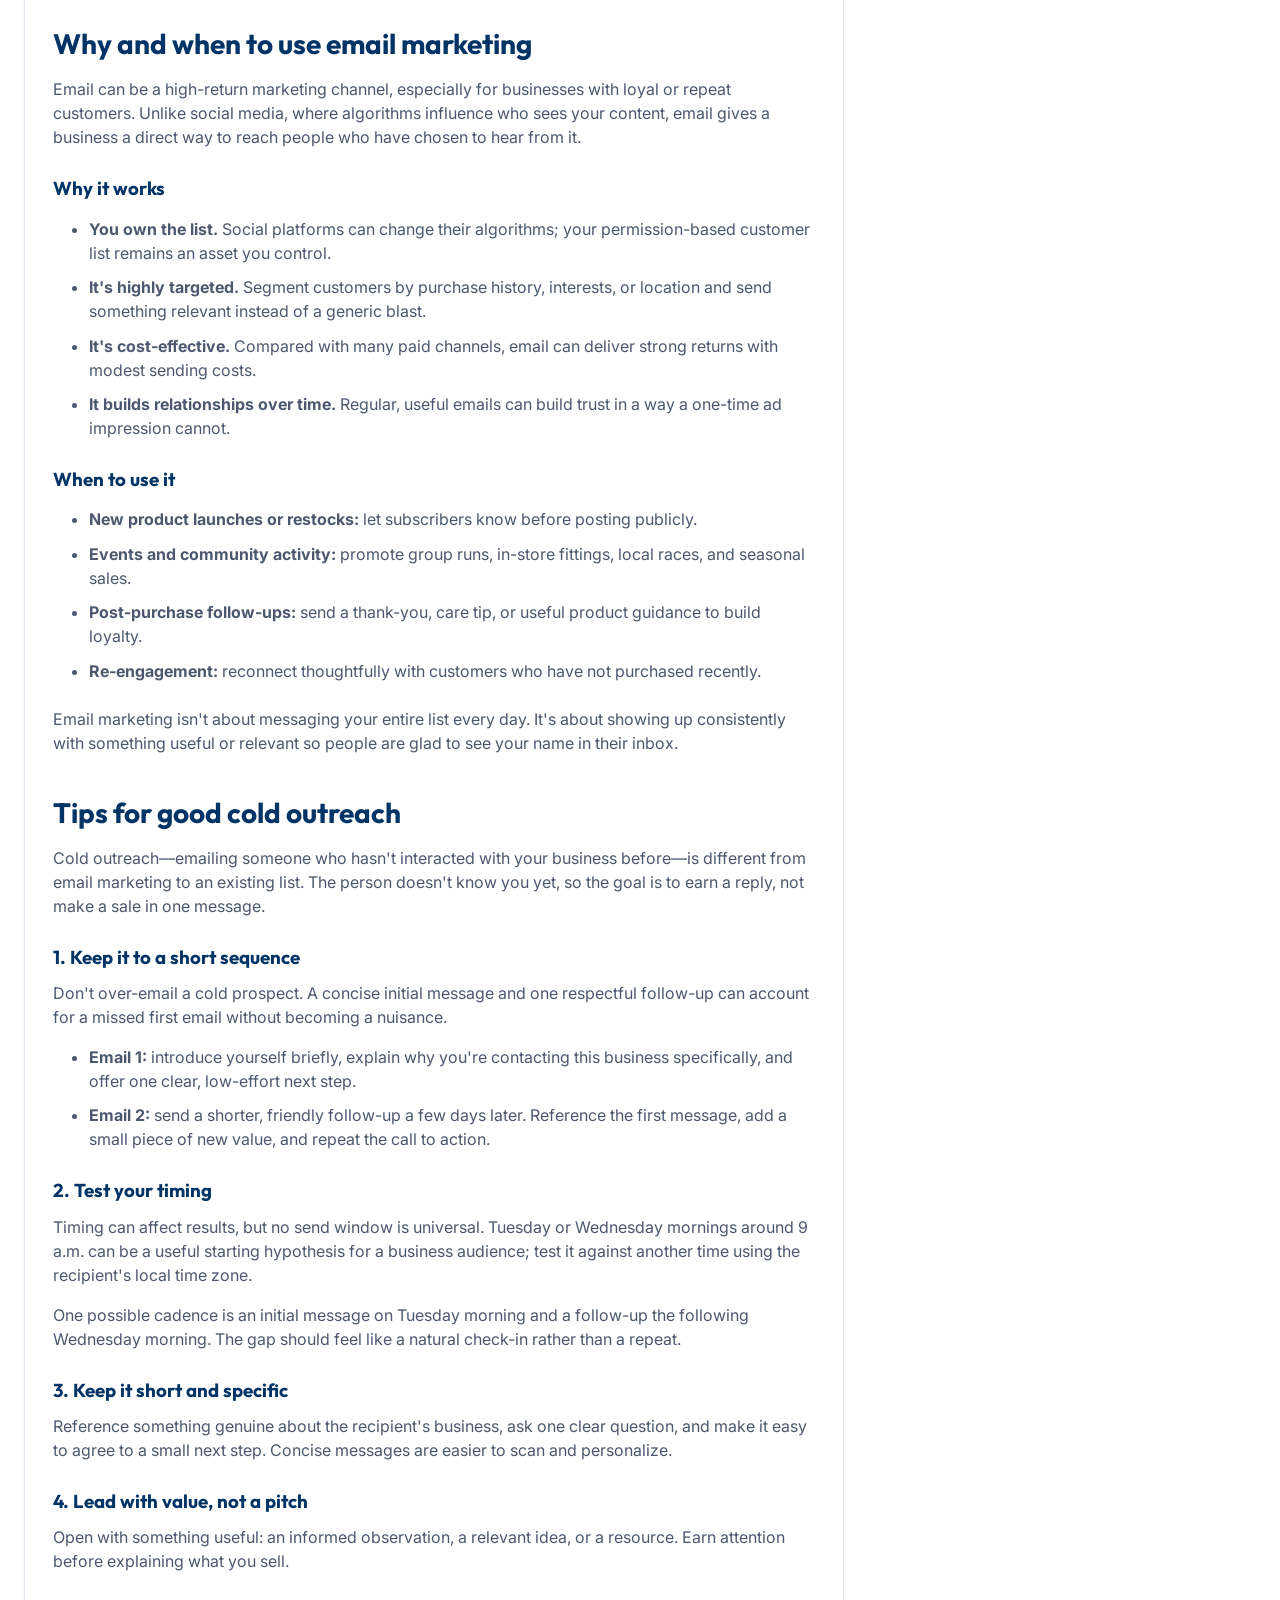
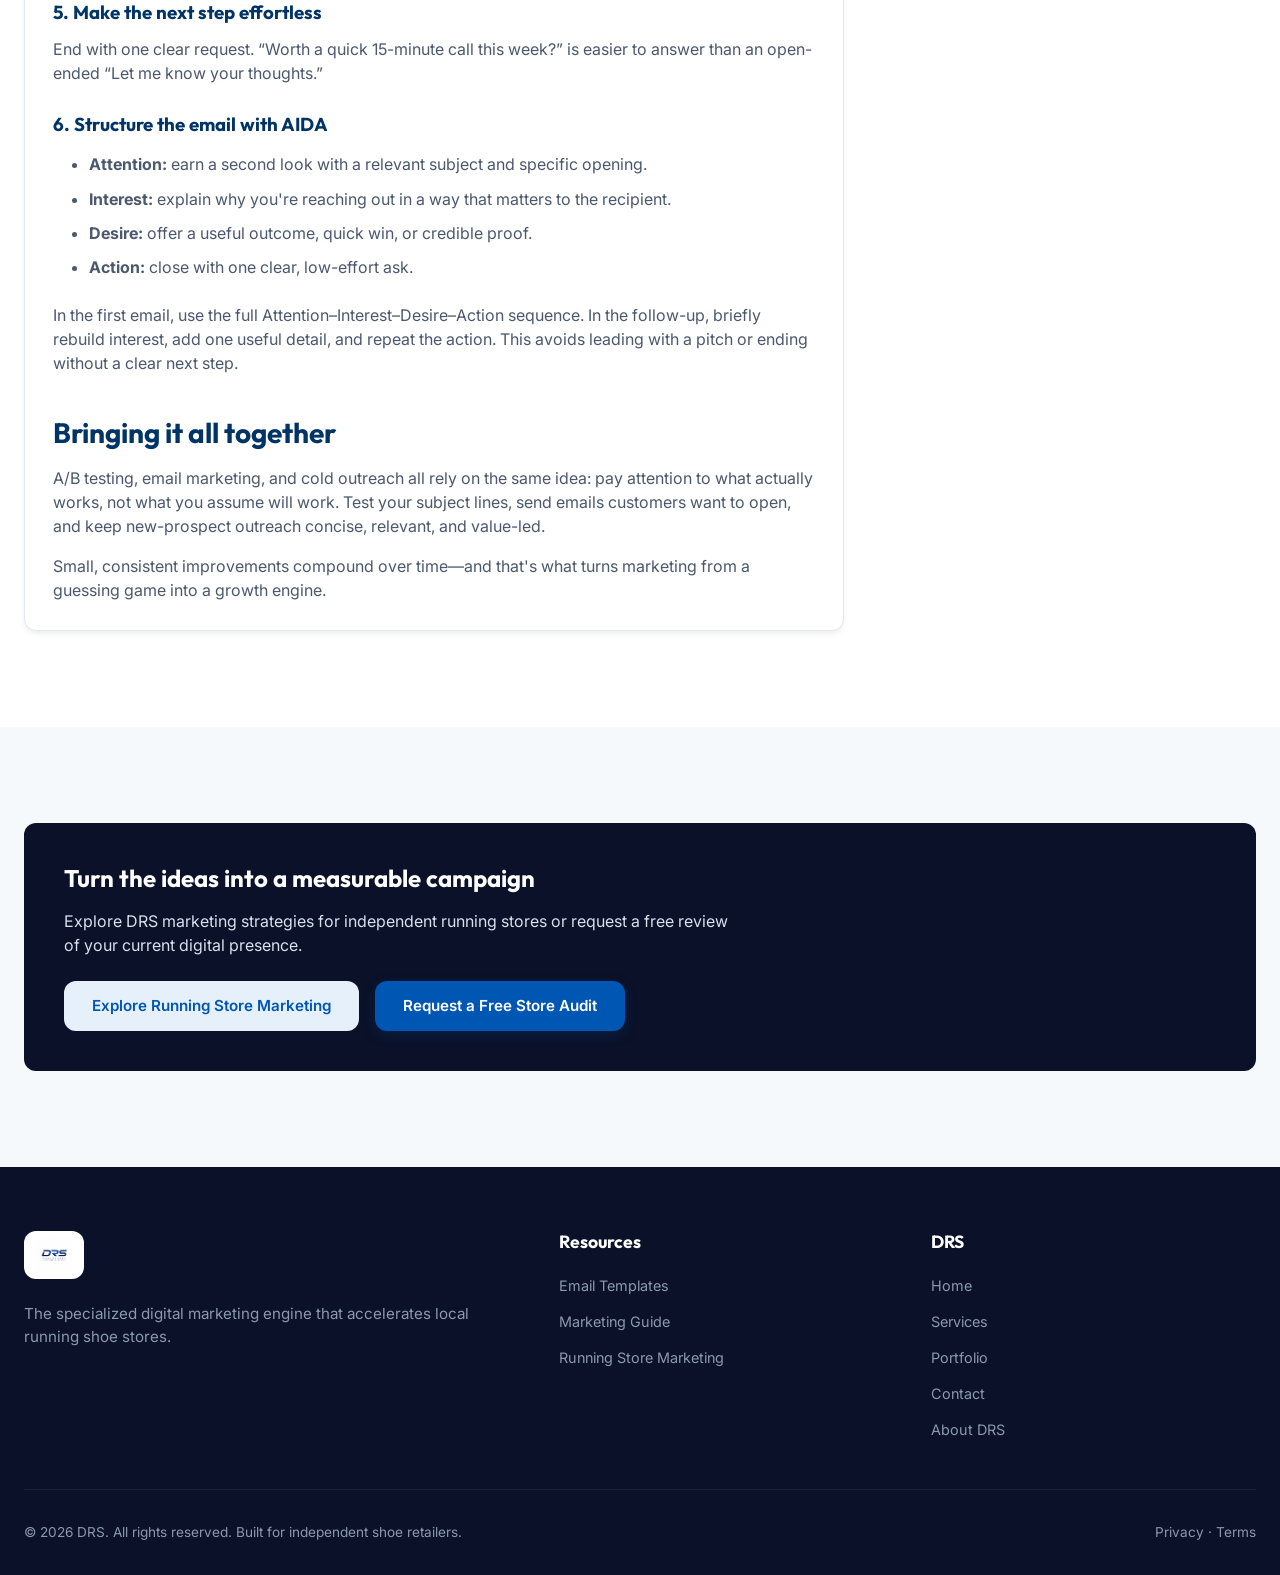
==== commit 0dcc2c34: "strengthen SEO and trust foundation" ====
--- a/email-marketing-guide.html
+++ b/email-marketing-guide.html
@@ -5,7 +5,34 @@
   <meta name="viewport" content="width=device-width, initial-scale=1.0">
   <title>Email Marketing &amp; Outreach Guide | DRS</title>
   <meta name="description" content="A practical guide to A/B testing, email marketing, and value-led cold outreach, with two ready-to-personalize shoe retailer email templates.">
+  <meta name="robots" content="index, follow">
+  <link rel="canonical" href="https://hyperdrs-agency.vercel.app/email-marketing-guide.html">
   <link rel="stylesheet" href="style.css">
+  <script type="application/ld+json">
+  {
+    "@context": "https://schema.org",
+    "@graph": [
+      {
+        "@type": "Article",
+        "headline": "A/B Testing, Email Marketing, and Cold Outreach",
+        "description": "A practical guide to A/B testing, permission-based email marketing, cold outreach, and two testable shoe-retailer email templates.",
+        "url": "https://hyperdrs-agency.vercel.app/email-marketing-guide.html",
+        "datePublished": "2026-07-17",
+        "dateModified": "2026-07-20",
+        "author": {"@type": "Person", "name": "Raneem Rajab", "url": "https://hyperdrs-agency.vercel.app/about.html#raneem"},
+        "publisher": {"@id": "https://hyperdrs-agency.vercel.app/#organization"},
+        "image": "https://hyperdrs-agency.vercel.app/assets/analytics.jpg"
+      },
+      {
+        "@type": "BreadcrumbList",
+        "itemListElement": [
+          {"@type": "ListItem", "position": 1, "name": "Home", "item": "https://hyperdrs-agency.vercel.app/"},
+          {"@type": "ListItem", "position": 2, "name": "Email Marketing and Outreach", "item": "https://hyperdrs-agency.vercel.app/email-marketing-guide.html"}
+        ]
+      }
+    ]
+  }
+  </script>
   <style>
     .resource-hero { padding-bottom: 3rem; }
     .resource-layout { display: grid; gap: 2rem; }
@@ -58,6 +85,7 @@
         <div class="hero-content reveal active" style="max-width: 850px;">
           <span class="hero-tagline">DRS Marketing Resources</span>
           <h1 class="hero-title">A/B Testing, Email Marketing, and Cold Outreach</h1>
+          <p class="article-byline">Written by <a href="about.html#raneem">Raneem Rajab, Local SEO &amp; Content Lead</a> · Published July 17, 2026 · Updated July 20, 2026</p>
           <p class="hero-desc">A practical guide to testing your marketing, building customer relationships through email, and approaching new shoe retailers with relevant, value-led messages.</p>
           <div class="hero-buttons">
             <a href="#templates" class="btn btn-primary">View Email Templates</a>
@@ -241,11 +269,13 @@
             <li><a href="index.html#services">Services</a></li>
             <li><a href="index.html#portfolio">Portfolio</a></li>
             <li><a href="index.html#contact">Contact</a></li>
+            <li><a href="about.html">About DRS</a></li>
           </ul>
         </div>
       </div>
       <div class="footer-bottom">
         <p>&copy; 2026 DRS. All rights reserved. Built for independent shoe retailers.</p>
+        <p><a href="privacy.html">Privacy</a> · <a href="terms.html">Terms</a></p>
       </div>
     </div>
   </footer>
--- a/style.css
+++ b/style.css
@@ -49,6 +49,72 @@
   overflow-x: hidden;
 }
 
+.article-byline {
+  margin: 1rem 0 1.5rem;
+  color: var(--text-muted);
+  font-size: 0.9rem;
+}
+
+.article-byline a {
+  color: var(--primary);
+  font-weight: 600;
+}
+
+.content-page {
+  padding-top: 9rem;
+}
+
+.content-panel {
+  max-width: 860px;
+  padding: 2rem;
+  border: 1px solid var(--border-color);
+  border-radius: var(--radius);
+  background: var(--bg-primary);
+  box-shadow: var(--shadow);
+}
+
+.content-panel h2 {
+  margin: 2.5rem 0 1rem;
+}
+
+.content-panel h2:first-child {
+  margin-top: 0;
+}
+
+.content-panel h3 {
+  margin: 1.5rem 0 0.75rem;
+}
+
+.content-panel p,
+.content-panel li {
+  color: var(--text-secondary);
+}
+
+.content-panel p + p {
+  margin-top: 1rem;
+}
+
+.content-panel ul {
+  margin: 1rem 0 1.5rem 1.25rem;
+  padding-left: 1rem;
+  list-style: disc;
+}
+
+.content-panel li + li {
+  margin-top: 0.5rem;
+}
+
+.trust-grid {
+  display: grid;
+  gap: 1.5rem;
+}
+
+@media (min-width: 768px) {
+  .trust-grid {
+    grid-template-columns: repeat(2, 1fr);
+  }
+}
+
 h1, h2, h3, h4, h5, h6 {
   font-family: 'Outfit', sans-serif;
   font-weight: 700;
